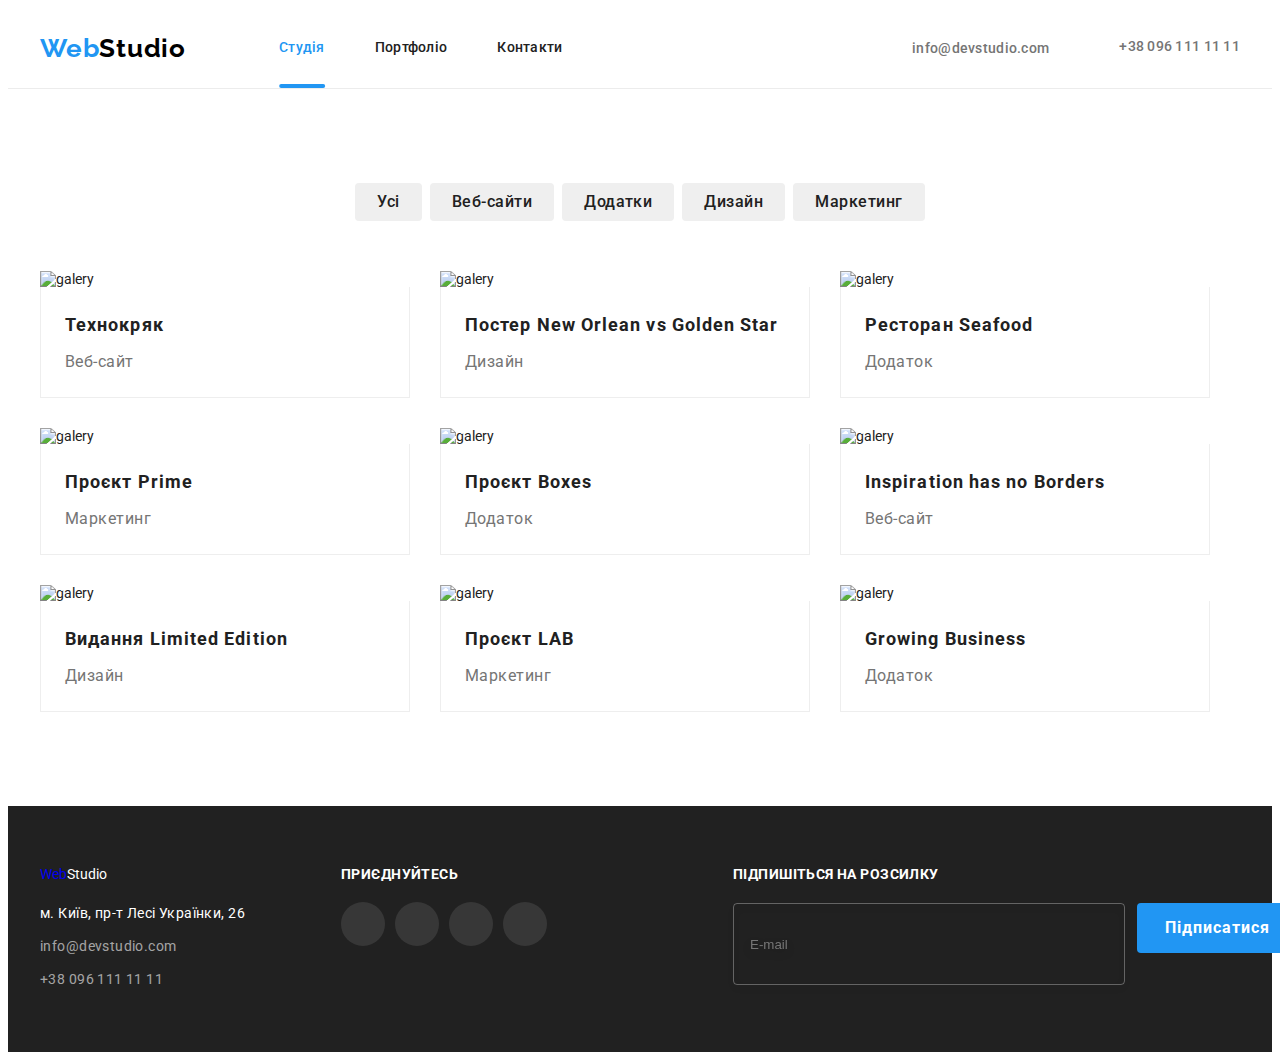
==== portfolio.html @ a5d10ee1 "add other styles in header, hero, features" ====
<!DOCTYPE html>
<html lang="uk">
<head>
    <meta charset="UTF-8">
    <meta http-equiv="X-UA-Compatible" content="IE=edge">
    <meta name="viewport" content="width=device-width, initial-scale=1.0">
    <title>Document</title>
    <!-----------Normalize------------>
    <link rel="stylesheet" href="https://cdnjs.cloudflare.com/ajax/libs/modern-normalize/1.1.0/modern-normalize.min.css"
    integrity="sha512-wpPYUAdjBVSE4KJnH1VR1HeZfpl1ub8YT/NKx4PuQ5NmX2tKuGu6U/JRp5y+Y8XG2tV+wKQpNHVUX03MfMFn9Q=="
    crossorigin="anonymous" referrerpolicy="no-referrer" />
    <link rel="preconnect" href="https://fonts.googleapis.com">
    <link rel="preconnect" href="https://fonts.gstatic.com" crossorigin>
    <link href="https://fonts.googleapis.com/css2?family=Raleway:wght@700&family=Roboto:wght@400;500;700;900&display=swap" rel="stylesheet">
    <link rel="stylesheet" href="./css/style.css">

</head>
<body>
    <!-------------Header------------->
 <header class="header">
    <div class="header__container container">
    
     <a class="header__logo" href="./index.html">Web<span class="header__logo--darkcolor">Studio</span></a>
    <nav>    
    <ul class="site-nav">
     <li><a  href="./index.html"  class="site-nav__link current current-nav">Студія</a></li>
     <li><a  href="./portfolio.html" class="site-nav__link">Портфоліо</a></li>
     <li><a href="" class="site-nav__link header-nav">Контакти</a></li>
    </ul>
    </nav>  
   
     <ul class="auth-nav">
    <li class="">
      <a class="auth-nav__mail  auth-header" href="mailto:info@devstudio.com">
         <svg class="auth-nav__icon" width="16" height="12">
        <use href="./images/icons.svg.svg#icon-mail"></use>
      </svg>
        info@devstudio.com</a>
    </li>
    <li class="auth-header">
       <a class="auth-nav__tel" href="tel:380961111111">
         <svg class="auth-nav__icon" width="10" height="16">
        <use href="./images/icons.svg.svg#icon-smartphone"></use>
      </svg>
        +38 096 111 11 11</a>
      </li>
   </ul>
     </div>
     </header>
<main>
    <!------------Galery--------------->
   <section class="section">
    <div class="container" >
     <h1  class="visually-hidden"> Galery </h1>
<ul class="portfolio-container btn-portfolio">
    <li><button type="button" class="button-portfolio">Усі</button></li>
    <li><button type="button" class="button-portfolio">Веб-сайти</button></li>
    <li><button type="button" class="button-portfolio">Додатки</button></li>
    <li><button type="button" class="button-portfolio">Дизайн</button></li>
    <li><button type="button" class="button-portfolio">Маркетинг</button></li>
 </ul> 

 <ul class="card-set">
      <li class="card-set-item" >
         <div class="galery-thumb">
          <img src="./images/galery/galery-1.jpg" alt="galery" width="370">
           <div class="overlay">
      <p class="overlay-text">Ресурс пропонує комплексні пропозиції з різним рівнем функціоналу
         та сервісів. Все це дозволить відвідувачу отримати вичерпні відомості про компанію 
         чи приватну особу.</p>
       </div>
       </div>
     <div  class="galery-wrapper">
    <h3  class="galery-title">Технокряк</h3>
     <p  class="galery-paragraf">Веб-сайт</p></div>
    </li>
  

      <li class="card-set-item">
        <div class="galery-thumb">
          <img src="./images/galery/galery-2.jpg" alt="galery" width="370">
           <div class="overlay">
      <p class="overlay-text">Ресурс пропонує комплексні пропозиції з різним рівнем функціоналу
         та сервісів. Все це дозволить відвідувачу отримати вичерпні відомості про компанію 
         чи приватну особу.</p>
       </div>
       </div>
    <div class="galery-wrapper">
        <h3 class="galery-title">Постер New Orlean vs Golden Star</h3>
    <p class="galery-paragraf">Дизайн</p>
    </div>
    </li>
    


  
     <li class="card-set-item">
      <div class="galery-thumb">
          <img src="./images/galery/galery-3.jpg" alt="galery" width="370">
           <div class="overlay">
      <p class="overlay-text">Ресурс пропонує комплексні пропозиції з різним рівнем функціоналу
         та сервісів. Все це дозволить відвідувачу отримати вичерпні відомості про компанію 
         чи приватну особу.</p>
       </div>
       </div>
    <div class="galery-wrapper">
        <h3 class="galery-title">Ресторан Seafood</h3>
    <p class="galery-paragraf">Додаток</p>
    </div>
    </li>

   <li class="card-set-item">
        <div class="galery-thumb">
          <img src="./images/galery/galery-4.jpg" alt="galery" width="370">
           <div class="overlay">
      <p class="overlay-text">Ресурс пропонує комплексні пропозиції з різним рівнем функціоналу
         та сервісів. Все це дозволить відвідувачу отримати вичерпні відомості про компанію 
         чи приватну особу.</p>
       </div>
       </div>
    <div class="galery-wrapper">
        <h3 class="galery-title">Проєкт Prime</h3>
    <p class="galery-paragraf">Маркетинг</p>
    </div>
    </li>
    
    
 
      <li class="card-set-item">
        <div class="galery-thumb">
          <img src="./images/galery/galery-5.jpg" alt="galery" width="370">
           <div class="overlay">
      <p class="overlay-text">Ресурс пропонує комплексні пропозиції з різним рівнем функціоналу
         та сервісів. Все це дозволить відвідувачу отримати вичерпні відомості про компанію 
         чи приватну особу.</p>
       </div>
       </div>
  <div class="galery-wrapper">
      <h3 class="galery-title">Проєкт Boxes</h3>
    <p class="galery-paragraf">Додаток</p>
  </div>
    </li>
    

  
     <li class="card-set-item">
      <div class="galery-thumb">
          <img src="./images/galery/galery-6.jpg" alt="galery" width="370">
           <div class="overlay">
      <p class="overlay-text">Ресурс пропонує комплексні пропозиції з різним рівнем функціоналу
         та сервісів. Все це дозволить відвідувачу отримати вичерпні відомості про компанію 
         чи приватну особу.</p>
       </div>
       </div>
        <div class="galery-wrapper">
    <h3 class="galery-title"> Inspiration has no Borders</h3>
    <p class="galery-paragraf">Веб-сайт</p>
        </div>
    </li>
  
   
      <li class="card-set-item">
       <div class="galery-thumb">
          <img src="./images/galery/galery-7.jpg" alt="galery" width="370">
           <div class="overlay">
      <p class="overlay-text">Ресурс пропонує комплексні пропозиції з різним рівнем функціоналу
         та сервісів. Все це дозволить відвідувачу отримати вичерпні відомості про компанію 
         чи приватну особу.</p>
       </div>
       </div>
    <div class="galery-wrapper">
    <h3 class="galery-title">Видання Limited Edition</h3>
    <p class="galery-paragraf">Дизайн</p>
    </div>
    </li>
   

   
     <li class="card-set-item">
        <div class="galery-thumb">
          <img src="./images/galery/galery-8.jpg" alt="galery" width="370">
           <div class="overlay">
      <p class="overlay-text">Ресурс пропонує комплексні пропозиції з різним рівнем функціоналу
         та сервісів. Все це дозволить відвідувачу отримати вичерпні відомості про компанію 
         чи приватну особу.</p>
       </div>
       </div>
    <div class="galery-wrapper">
    <h3 class="galery-title">Проєкт LAB</h3>
    <p class="galery-paragraf">Маркетинг</p>
    </div>
    </li>

    <li class="card-set-item">
      <div class="galery-thumb">
          <img src="./images/galery/galery-9.jpg" alt="galery" width="370">
           <div class="overlay">
      <p class="overlay-text">Ресурс пропонує комплексні пропозиції з різним рівнем функціоналу
         та сервісів. Все це дозволить відвідувачу отримати вичерпні відомості про компанію 
         чи приватну особу.</p>
       </div>
       </div>
   <div class="galery-wrapper">
    <h3 class="galery-title">Growing Business</h3>
    <p class="galery-paragraf">Додаток</p>
  </div>
    </li>
</ul>
</div>

</section>
</main>    
  
<!-------------Footer-------------->
<footer class="footer">
     <div class="container social-container">
       <div class="footer-wrapper">
    <div class="footer-section">
      <div class="footer-logo">
    <a class="logo logo-footer link" href="./index.html">Web<span class="logo-studio link">Studio</span></a>
    </div>
     <address class="address">
    <ul>
            <li class="footer-address"><a class="address-name link" href="">м. Київ, пр-т Лесі Українки, 26</a> </li>
            <li class="footer-address"><a class="address-mail link" href="mailto:info@devstudio.com">info@devstudio.com</a> </li>
            <li class="footer-address"> <a class="address-tel link" href="tel:380961111111">+38 096 111 11 11</a></li>
    </ul>
    </address>
    </div>
 

  <section class="footer-social">
  <h2 class="socials-title">Приєднуйтесь</h2>
<ul class="socials list">
                <li class="socials-item">
                  <a
                    class="social-link link"
                    href="https://instagram.com"
                    target="_blank"
                    rel="noopener noreferrer"
                    aria-label="Instagram icon"
                  >
                  <svg class="social-icon" width="20" height="20">
                    <use href="./images/icons.svg.svg#icon-instagram"></use>
                  </svg>
                  </a>
                </li>
                <li class="socials-item">
                  <a
                    class="social-link link"
                    href="https://twitter.com"
                    aria-label="Twitter"
                    target="_blank"
                    rel="noopener noreferrer"
                  >
                  <svg class="social-icon" width="20" height="20">
                    <use href="./images/icons.svg.svg#icon-twitter-1"></use>
                  </svg>
                  </a>
                </li>
                <li class="socials-item">
                  <a
                    class="social-link link"
                    href="https://facebook.com"
                    aria-label="Facebook"
                    target="_blank"
                    rel="noopener noreferrer"
                  > 
                  <svg class="social-icon" width="20" height="20">
                    <use href="./images/icons.svg.svg#icon-facebook"></use>
                  </svg>
                  </a>
                </li>
                <li class="socials-item">
                  <a
                    class="social-link link"
                    href="https://linkedin.com"
                    aria-label="LinkedIn"
                    target="_blank"
                    rel="noopener noreferrer"
                  > 
                  <svg class="social-icon" width="20" height="20">
                    <use href="./images/icons.svg.svg#icon-linkedin"></use>
                  </svg>
                  </a>
                </li>
              </ul>
</section>
</div>

<div class="fotter-forms">
  <p class="fotter-form-title">Підпишіться на розсилку</p>
  <form class="footer-form">
    <div class="footer-form-text">
    <label>
      <input class="footer-text" type="email" name="footer_form" placeholder="E-mail">
    </label>
    <div class="footer-btn-form">
    <button class="button-footer" type="submit">Підписатися
       <span class="footer-icon-btn"><svg class="footer-btn-icon" width="24" height="24">
        <use href="./images/icons.svg.svg#icon-icon-send"></use>
      </svg>
      </span>
   </button>
    </div>
    </div>
  </form>
</div>
</div>
</footer>
</body>
</html>
---- css/style.css ----
:root {
    /******Text-color*********/
--title-text-color: #212121;
--white-color: #FFFFFF;
--paragraf-color: #757575;
--primary-accent-color:#2196F3;
--second-background-color: #2F303A;
--other-backround-color:#F5F4FA;
--primary-background-color: #F5F5F5;
--text-color: #000000;
--overlov-bg-color: rgba(33, 150, 243, 0.9);
--overlov-tech-bg-color:rgba(47, 48, 58, 0.8);


/**********Others**********/
--indent:30px;
--items:4;
--socials-svg-color:#AFB1B8;
--socials-svg-bg-color: rgba(255, 255, 255, 0.1);
--modal-idx:100;
--anim-fast: 500ms ease;
--card-set-item: calc((100%-var(--indent)*(var(items)-1))/var(--items));
} 

body {
    font-family: 'Roboto', sans-serif;
    background-color: #FFFFFF;
    color:var(--title-text-color);
    font-size:14px;
}

.card-set {
    display: flex;
    flex-wrap: wrap;
    gap: var(--indent);
}


/*------------Resets------------*/
h1,h2,h3,h4,h5,h6,p {
    margin:0;
}


ul {
    list-style: none;
    margin:0;
    padding:0;
}
img{
    display: block;
}

.section{
    padding-top: 94px;
    padding-bottom: 94px;
 }

.container {
    width: 1200px;
    padding-left:15px;
    padding-right:15px;
    margin-left: auto;
    margin-right:auto;
}
a{
    text-decoration: none;
}


/* ---------Header-----------*/
.header{
    border-bottom: 1px solid #ECECEC;
}

.header__container{
    display: flex;
    align-items: center;
    justify-content: center;
   
}
.header__logo {
    margin-right: 93px;
    font-family: Raleway;
    color: var(--primary-accent-color);
    font-weight: 700;
    font-size: 26px;
    line-height: 1.19;
    letter-spacing: 0.03em;
}
.header__logo--darkcolor {
    color: var(--text-color);
}
/******************Navigation********************/
.site-nav {
    display:flex;
    align-items: center;
    gap:50px;
}

.site-nav__link {
    display:block;
    padding-top: 32px;
    padding-bottom:32px ;
    color: var(--title-text-color);
    font-weight: 500;
    line-height: 1.14;
    position: relative;
    letter-spacing: 0.02em;
    transition-property: color;
    transition-duration: 250ms;
    transition-timing-function: cubic-bezier(0.4, 0, 0.2, 1);

   
}
.site-nav__link :hover ,
.site-nav__link :focus{
    color: var(--primary-accent-color);
}
.site-nav .current {
    color: var(--primary-accent-color)
}
.current-nav::after{
    content:'';
    position:absolute;
    left:50%;
    bottom:0%;
    transform: translateX(-50%) scaleX(0.3);
    display: block;
    width: 100%;
    height: 4px;
    border-radius:2px;
    opacity:0;
    background-color: var(--primary-accent-color);
    transition-property: opacity;
    transition-duration: 250ms;
    transition-timing-function: cubic-bezier(0.4, 0, 0.2, 1);
     opacity:1;
    transform: translateX(-50%) scale(1);
}
.current-nav .current{
      opacity:1;
      transform: translateX(-50%) scale(1);
}

.auth-nav {
    display: flex;
    margin-left: auto;
    gap: 50px;
  align-items: baseline;
}
.auth-nav__mail {
    color: var(--paragraf-color);
    font-weight: 500;
    line-height: 1.14;
    letter-spacing: 0.02em;
   display: flex;
   align-items: baseline;
   align-items: center;
   display: flex;
   align-items: center;
   transition: color 250ms cubic-bezier(0.4, 0, 0.2, 1);
}
.auth-nav__mail:hover,
.auth-nav__mail:focus {
    color: #2196F3;
}

.auth-nav__tel{
    color: var(--paragraf-color);
    font-family: 'Roboto';
    font-weight: 500;
    font-size: 14px;
    line-height: 1.14;
    letter-spacing: 0.02em;
    display: flex;
    align-items: center;
    transition: color 250ms cubic-bezier(0.4, 0, 0.2, 1);
}
.auth-nav__tel:hover,
.auth-nav__tel:focus{
    color: #2196F3;
}
.auth-nav__icon{
    fill: currentColor;
    margin-right: 10px;
}
.auth-nav__icon:hover,
.auth-nav__icon:focus{
    fill:var(--primary-accent-color)
}

/*----------Hero--------------*/
.hero {
    background-color: var(--second-background-color);
    padding: 200px 0;
    height:600px;
    max-width: 1600px;
    margin-left: auto;
    margin-right:auto;
    background-image: linear-gradient(rgba(47, 48, 58, 0.4),
    rgba(47,48,58,0.4)),
    url('../images/backgroung-image.jpg');
    background-size: cover;
    background-repeat: no-repeat;
    background-position: center;
}
.hero__title{
    margin-bottom: 30px;
    font-weight: 900;
    font-size: 44px;
    line-height: 1.36;
    text-align: center;
    letter-spacing: 0.06em;
    text-transform: uppercase;
    width: 696px;
    margin-right: auto;
    margin-left: auto;
    color: var(--white-color)
}
.button {
    display: block;
    margin:auto;
    padding: 10px 32px;
    min-width: 152px ;
    font-family: 'Roboto';
    font-weight: 700;
    font-size: 16px;
    line-height: 1.86;
    display: flex;
    align-items: center;
    text-align: center;
    letter-spacing: 0.06em;
    color: var(--white-color);
    background-color: var(--primary-accent-color);
    border: none;
    cursor:pointer;
    border-radius: 4px;
    transition-property: outline, backround-color;
    transition-duration:250ms;
    transition-timing-function:cubic-bezier(0.4, 0, 0.2, 1);
}
.button:hover,
.button:focus{
    background-color:var(--overlov-tech-bg-color);
    outline: 1px solid var(--primary-accent-color)
}

/**************Features*********************/
.features {
    padding-bottom:0;
}
.features__container {
   display: flex;
   align-items: center;
   gap: var(--indent);
   align-items:flex-start;
}

.features__heading {
    font-size: 14px;
    line-height: 1.2;
    letter-spacing: 0.03em;
    text-transform: uppercase;
    margin-bottom: 10px;
    
}
.features__paragraf {
    line-height: 1.71;
    letter-spacing: 0.03em;
    color:var(--paragraf-color);
    width: 270px;
}

.features__item{
    display: flex;
    align-items: center;
    justify-content: center;
    height: 120px;
    border-radius: 4px;
    background-position: center;
    background-color: var(--primary-background-color);
    margin-bottom:30px;

}

/********Technology section********/
.tech-overlay{
    position: absolute;
    bottom:0;
    padding-top: 20px;
    padding-bottom: 20px;
    background-color: var(--overlov-tech-bg-color);
    width:100%;
    text-transform: uppercase;
}
.technology{
    position: relative;
}
.tech-overlay-text{
    font-weight: 700;
    line-height: 1.14;
    letter-spacing: 0.03em;
    color: var(--white-color);
    text-align: center;
}




.section-title {
    margin-bottom: 50px;
   font-size: 36px;
    line-height: 1.16;
    text-align: center;
    letter-spacing: 0.03em;
    color: var(--title-text-color);
}

.technology-style {
    display: flex;
    align-items: center;
    gap: var(--indent);
}

.team {
    background-color: var(--other-backround-color);
}

.team .team-name {
    margin-bottom: 10px;
    font-weight: 500;
    font-size: 16px;
    line-height: 1.9;
    letter-spacing: 0.03em;
    text-align: center;
 }
 .team .team-paragraf {
     font-size: 16px;
     margin-bottom:16px;
    line-height: 1.9;
    letter-spacing: 0.03em;
    text-align: center;
    color: var(--paragraf-color)
 }
 
.team-wrapper {
    padding: 30px 0;
    background-color: #FFFFFF;
    border-radius: 0px 0px 4px 4px;
    box-shadow: 0px 1px 3px rgba(0, 0, 0, 0.12),
     0px 1px 1px rgba(0, 0, 0, 0.14),
     0px 2px 1px rgba(0, 0, 0, 0.2);
}

.socials{
  display: flex;
  justify-content: center;
  align-items: center;
  gap: 10px;
}
.social-links{
  display: flex;
  justify-content: center;
  align-items: center;
  width: 44px;
  height: 44px;
  border-radius: 50%;
  fill: var(--socials-svg-color);
  background-color: #fff;
  transition-property: backround-color, fill;
  transition-duration: 250ms;
  transition-timing-function: cubic-bezier(0.4, 0, 0.2, 1);
}
.social-links:focus,
.social-links:hover
{
    background-color: var(--primary-accent-color);
    fill: var(--white-color);
}
/***************Logo****************/
.logo-title{
    text-align: center;
    margin-bottom:50px;
    font-weight: 700;
    font-size: 36px;
}
.logo-icon{
    display: flex;
    gap:30px;
    
}

.icons-link{
    display:flex;
    width: 170px;
     border-radius: 4px;
    height: 92px;
    align-items: center;
    justify-content:center;
    fill: var(--socials-svg-color);
    outline: 1px solid var(--socials-svg-color);
    transition-property: border, fill;
    transition-duration: 250ms;
     transition-timing-function: cubic-bezier(0.4, 0, 0.2, 1);

}
.icons-link:hover,
.icons-link:focus{
    border: 1px solid #2196F3;
    fill: var(--primary-accent-color);
}



 /*-------------Footer-------------*/
 .footer {
   background-color: var(--title-text-color);
   padding-top: 60px;
   padding-bottom:60px;
}

.logo-footer {
    margin-right: 0;
}

 .logo .logo-studio {
    color: var(--white-color);
 }

.footer-logo {
    margin-bottom: 20px;
}

.footer-address:not(:last-child){
    margin-bottom: 9px;
}

.socials-title{
    color: var(--white-color);
     font-weight: 700;
    font-size: 14px;
    line-height: 16px;
    letter-spacing: 0.03em;
    text-transform: uppercase;
    margin-bottom: 20px;
}
.social-container{
    display: flex;
    align-items: baseline;
    gap:93px;
}  

.social-link{
   display:flex;
    justify-content: center;
    align-items: center;
    border-radius: 50%;
    width:44px ;
    height:44px;
    background-color: var(--socials-svg-bg-color);
    fill: var(--white-color);
    transition-property:background-color;
    transition-duration: 250ms;
    transition-timing-function: cubic-bezier(0.4, 0, 0.2, 1);
}

.social-link:hover,
.social-link:focus{
    background-color: var(--primary-accent-color);
}
.fotter-form-title{
    color:#EEEEEE
}


 .address .address-name {
    line-height: 1.71;
    letter-spacing: 0.03em;
    font-style:normal;
    color: var(--white-color);
    margin-bottom: 9px;
 }
 .address .address-mail {
    font-style: normal;
    line-height: 1.71;
    letter-spacing: 0.03em;
    color: rgba(255, 255, 255, 0.6);
    transition-property:color;
    transition-duration: 250ms;
     transition-timing-function: cubic-bezier(0.4, 0, 0.2, 1);
 }
 .address .address-tel {
     font-style: normal;
    line-height: 1.71;
    letter-spacing: 0.03em;
    color: rgba(255, 255, 255, 0.6);
    transition-property:color;
    transition-duration: 250ms;
    transition-timing-function: cubic-bezier(0.4, 0, 0.2, 1);
    }
.address .address-mail:hover,
.address .address-mail:focus{
    color: var(--primary-accent-color);
}
.address .address-tel:hover,
.address .address-tel:focus{
    color: var(--primary-accent-color);
}

.footer-section{
    display: block;
    margin-right: 70px;
    min-width: 231px;
}

.card-set-item{
    flex-basis: var(--card-set-item);
}

.button-portfolio {
    font-family: 'Roboto';
    font-style: normal;
    font-weight: 500;
    font-size: 16px;
    line-height: 1.63;
    text-align: center;
    letter-spacing: 0.03em;
    cursor: pointer;
    color: var(--title-text-color);
    border: none;
    transition-property: color, background-color, box-shadow;
     transition-duration: 250ms;
    transition-timing-function: cubic-bezier(0.4, 0, 0.2, 1);
}
.button-portfolio:hover ,
.button-portfolio:focus  {
    color: var(--white-color);
    background-color: var(--primary-accent-color); 
    box-shadow: 0px 3px 1px rgba(0, 0, 0, 0.1),
     0px 1px 2px rgba(0, 0, 0, 0.08), 
     0px 2px 2px rgba(0, 0, 0, 0.12);
}
 .galery-title {
    margin-bottom: 4px;
     font-size: 18px;
    line-height: 2;
    letter-spacing: 0.06em;
    color: var(--title-text-color);
}

.galery-paragraf {
   font-size: 16px;
    line-height: 1.88;
    letter-spacing: 0.03em;
    color: var(--paragraf-color);
}
.card-set-item:hover .overlay{
    transform: translateY(0);
}
.galery-thumb{
    position:relative;
    overflow: hidden;
}
.overlay-text{
font-size: 18px;
line-height: 1.56;
letter-spacing: 0.03em;
color: var(--white-color);
}

.overlay{
 position:absolute;
 top: 0;
 left: 0;
 width: 100%;
 height: 100%;
 background-color: var(--overlov-bg-color);
 padding-left: 20px;
 padding-right: 20px;
 display: flex;
 align-items: center;
 transform: translateY(100%);
  transition: transform 250ms ease;
  user-select: none;

}

.visually-hidden {
    position:absolute;
    white-space:nowrap;
    width: 1px;
    height: 1px;
    overflow: hidden;
    border:0;
    padding: 0;
    clip:rect(0 0 0 0);
    clip-path:insest(50%);
    margin: -1px;
}

.portfolio-container {
    display: flex;
    justify-content:center;
    gap:8px;
    margin-bottom: 50px;
}
.button-portfolio {
    padding: 6px 22px;
    border-radius: 4px;
}
.galery-wrapper {
    padding: 20px 24px;
    border: 1px solid #EEEEEE;
    border-top: none;
}

.card-set-item {
     transition-property: box-shadow;
     transition-duration: 250ms;
     transition-timing-function: cubic-bezier(0.4, 0, 0.2, 1);
}
.card-set-item:hover,
.card-set-item:focus{
    box-shadow: 0px 1px 1px rgba(0, 0, 0, 0.12),
     0px 4px 4px rgba(0, 0, 0, 0.06), 
     1px 4px 6px rgba(0, 0, 0, 0.16);
}
/************Modal Window************/
.backdrop{
    position:fixed;
    top:0;
    left:0;
    width: 100%;
    height: 100%;
    background: rgba(0, 0, 0, 0.2);
    backdrop-filter: blur(0.1px);
    transition:opacity, visibility;
    transition-duration: 300ms;
    transition-timing-function: linear;
}

.modal{
    position: absolute;
    top: 50%;
    left:50%;
    transform: translateX(-50%) translateY(-50%);
    width: 528px;
    min-height: 581px;
    padding: 40px;
    background: var(--white-color);
    box-shadow: 0px 1px 3px rgba(0, 0, 0, 0.12),
     0px 1px 1px rgba(0, 0, 0, 0.14),
      0px 2px 1px rgba(0, 0, 0, 0.2);
    border-radius: 4px;
}

.modal-btn{
    position:absolute;
    top:10px;
    right:10px;
    width: 30px;
    height: 30px;
    cursor:pointer;
    background-color: transparent;
    padding:0;
    border-radius: 50%;
    display: flex;
    align-items: center;
    justify-content: center;
    border: 1px solid rgba(0, 0, 0, 0.1);

}
.backdrop.is-hidden{
    opacity:0;
    visibility: hidden;
    pointer-events: none;
}
.backdrop.is-hidden .modal {
    transform: translateX(-50%) translateY(-70%);
    opacity:0;
}

.modal-form-group{
    margin-bottom: 20px;
}
.modal-title{
     font-weight: 700;
    font-size: 20px;
    line-height: 1.15;
    text-align: center;
    letter-spacing: 0.03em;
    color: var(--title-text-color);
    margin-bottom:12px;
}
.modal-label{
    display:block;
    font-size: 12px;
    line-height: 1.17;
    letter-spacing: 0.01em;
    color: var(--paragraf-color);
    margin-bottom: 4px;
}
.modal-form-wrapper{
    margin-bottom: 10px;
    position:relative;
}
.modal-field{
    width: 100%;
    height: 40px;
    border-radius: 4px;
    border: 1px solid rgba(33, 33, 33, 0.2);
    padding-left: 42px;
    outline: 1px solid transparent;
    transition: outline 250ms cubic-bezier(0.4, 0, 0.2, 1);
}
.modal-field:focus{
   outline-color:var(--primary-accent-color);
}

.modal-form-icon{
    position: absolute;
    top:50%;
    left:8px;
   transform: translateY(-50%);
   transition: fill 250ms cubic-bezier(0.4, 0, 0.2, 1);
}
.modal-field:focus + .modal-form-icon{
    fill: var(--primary-accent-color);
}

.modal-form-message{
    display: block;
    width: 100%;
    height: 120px;
    resize:none;
    padding: 12px 16px;
    font-size: 14px;
    border: 1px solid rgba(33, 33, 33, 0.2);
    border-radius: 4px;
    outline: 1px solid transparent;
    transition: outline 250ms cubic-bezier(0.4, 0, 0.2, 1);

}

.modal-form-message:focus{
    outline-color:var(--primary-accent-color);
}

.modal-agreement{
    display: flex;
    align-items: center;
    justify-content: center;
    gap:10px;
    margin-bottom: 30px;
    height: 24px;
}
.modal-form-agreement-desc{
    font-size: 14px;
    line-height: 1,71;
    letter-spacing: 0.03em;
    color: var(--paragraf-color);
}
.modal-form-agreement-link{
    color: var(--primary-accent-color);
}

.modal-form-checkbox{
    appearance:none;
    width: 16px;
    height: 15px;
    border: 1px solid var(--text-color);
    box-shadow: 0px 4px 4px rgba(0, 0, 0, 0.25);
    border-radius: 2px;
    outline: 1px solid transparent;
    transition: baground-color border-color 250ms cubic-bezier(0.4, 0, 0.2, 1);
}
.icon-checbox{
    opacity: 0;
    visibility: hidden;
    transition: fill 250ms cubic-bezier(0.4, 0, 0.2, 1);
}

.modal-form-checkbox:checked{
    border-color: var(--primary-accent-color);
    background-color: var(--primary-accent-color);
    box-shadow:none;
}
.modal-form-checkbox:checked + .icon-checbox{
    fill:var(--white-color);
    border: 0.2px solid var(--white-color);
}
.modal-form-checkbox:checked + .icon-checbox{
    opacity:unset;
    visibility:visible;
}

.modal-form-btn{
    display:block;
    margin: 0 auto;
}
.modal-form-btn{
    display: block;
    width: 200px;
    height: 50px;
    text-align: center;

}

.modal-form-agreement-desc{
    user-select: none;
}
.modal-form-checkb-icon{
    position:relative;
}

.modal-svg{
    position:absolute;
    top:4px;
    left:3px;
}

.footer-wrapper{
    display: flex;
    align-items: baseline;
    margin-right: 93px;
}
.footer-form-text{
    display: flex;
    width: 358px;
    height: 50px;
}
.footer-icon-form{
    transform: translateX(10px);
}

.fotter-form-title{
    font-weight: 700;
    font-size: 14px;
    line-height: 1.14;
    letter-spacing: 0.03em;
    text-transform: uppercase;
    color: var(--white-color);
    margin-bottom: 20px;
}
.footer-text{
    display: block;
    width: 358px;
    height: 50px;
    outline: 1px solid transparent;
    margin-right: 12px;
    background-color: transparent;
    border: 1px solid rgba(255, 255, 255, 0.3);
    filter: drop-shadow(0px 4px 4px rgba(0, 0, 0, 0.15));
    border-radius: 4px;
    padding: 15px 16px;
    color:var(--white-color);
    transition: border 250ms cubic-bezier(0.4, 0, 0.2, 1);
}
.footer-text:focus {
    border: 3px solid rgba(255, 255, 255, 0.3);
}

.footer-btn-icon{
    fill:var(--white-color)
}
.footer-btn-form{
    display: block;
}
.footer-icon-btn{
    transform: translateX(10px) translateY(5px);
}

.button-footer{
     display: block;
    padding: 8px 28px;
    font-family: 'Roboto';
    font-weight: 700;
    font-size: 16px;
    line-height: 1.86;
    display:inline-flex;
    align-items: center;
    justify-content: center;
    letter-spacing: 0.06em;
    color: var(--white-color);
    background-color: var(--primary-accent-color);
    border: none;
    cursor:pointer;
    border-radius: 4px;
    transition-property: outline, backround-color;
    transition-duration:250ms;
    transition-timing-function:cubic-bezier(0.4, 0, 0.2, 1);
}
.button-footer:hover,
.button-footer:focus{
    background-color:var(--overlov-tech-bg-color);
    outline: 1px solid var(--primary-accent-color)
}
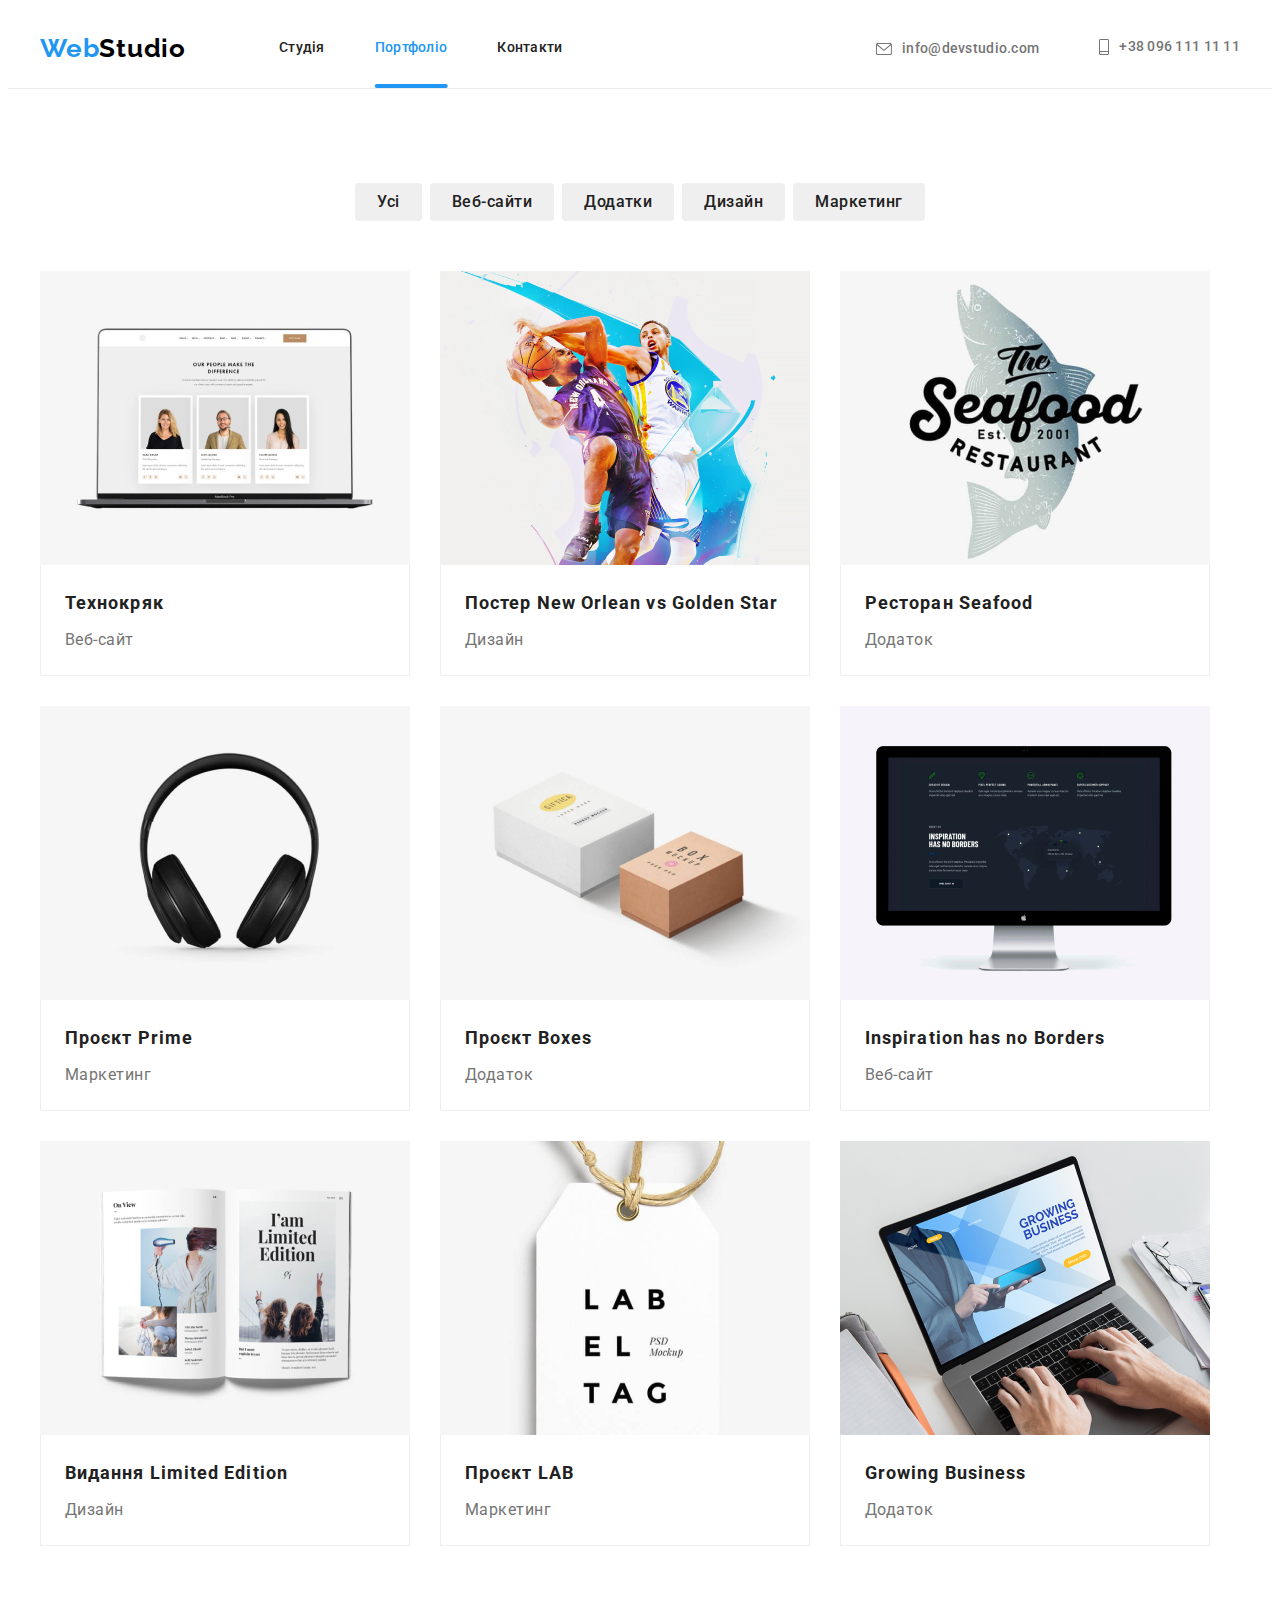
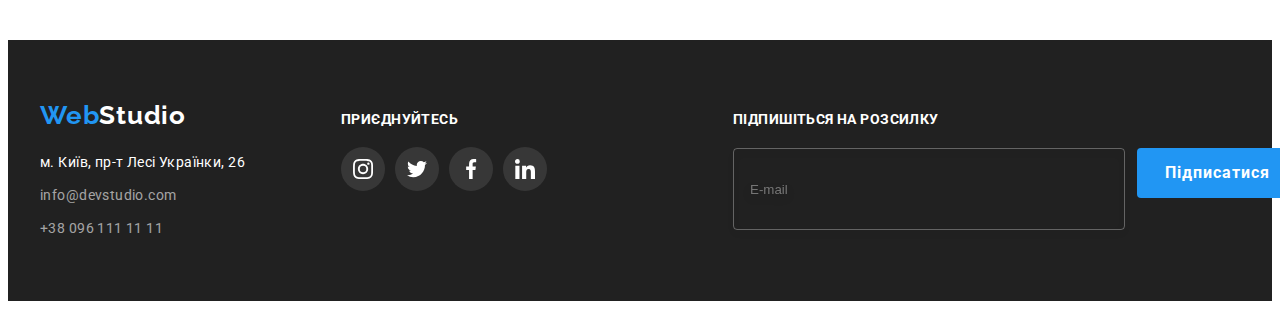
==== commit 3175aa29: "Initial commit" ====
--- a/portfolio.html
+++ b/portfolio.html
@@ -18,28 +18,28 @@
 <body>
     <!-------------Header------------->
  <header class="header">
-    <div class="header__container container">
-    
-     <a class="header__logo" href="./index.html">Web<span class="header__logo--darkcolor">Studio</span></a>
+    <div class="header-container container">
+    
+     <a class="logo link" href="./index.html">Web<span class="logo-header">Studio</span></a>
     <nav>    
     <ul class="site-nav">
-     <li><a  href="./index.html"  class="site-nav__link current current-nav">Студія</a></li>
-     <li><a  href="./portfolio.html" class="site-nav__link">Портфоліо</a></li>
-     <li><a href="" class="site-nav__link header-nav">Контакти</a></li>
+     <li><a  href="./index.html"  class="link ">Студія</a></li>
+     <li><a  href="./portfolio.html" class="link  current current-nav">Портфоліо</a></li>
+     <li><a href="" class="link header-nav">Контакти</a></li>
     </ul>
     </nav>  
    
      <ul class="auth-nav">
-    <li class="">
-      <a class="auth-nav__mail  auth-header" href="mailto:info@devstudio.com">
-         <svg class="auth-nav__icon" width="16" height="12">
+    <li class="auth-nav-icon  auth-header">
+      <a class="auth-mail link  auth-header" href="mailto:info@devstudio.com">
+         <svg class="auth-nav-icon" width="16" height="12">
         <use href="./images/icons.svg.svg#icon-mail"></use>
       </svg>
         info@devstudio.com</a>
     </li>
     <li class="auth-header">
-       <a class="auth-nav__tel" href="tel:380961111111">
-         <svg class="auth-nav__icon" width="10" height="16">
+       <a class="auth-tel link " href="tel:380961111111">
+         <svg class="auth-nav-icon" width="10" height="16">
         <use href="./images/icons.svg.svg#icon-smartphone"></use>
       </svg>
         +38 096 111 11 11</a>
--- a/css/style.css
+++ b/css/style.css
@@ -63,23 +63,10 @@
     margin-left: auto;
     margin-right:auto;
 }
-a{
-    text-decoration: none;
-}
 
 
 /* ---------Header-----------*/
-.header{
-    border-bottom: 1px solid #ECECEC;
-}
-
-.header__container{
-    display: flex;
-    align-items: center;
-    justify-content: center;
-   
-}
-.header__logo {
+.logo {
     margin-right: 93px;
     font-family: Raleway;
     color: var(--primary-accent-color);
@@ -88,17 +75,47 @@
     line-height: 1.19;
     letter-spacing: 0.03em;
 }
-.header__logo--darkcolor {
+.logo-header {
     color: var(--text-color);
 }
-/******************Navigation********************/
+.logo-link {
+    margin-right: 93px;
+}
+
+.header{
+    border-bottom: 1px solid #ECECEC;
+}
+
+.header-container{
+    display: flex;
+    align-items: center;
+    justify-content: center;
+   
+}
+.auth-nav-icon{
+    margin-right: 10px;
+}
+
+.auth-nav-icon:hover,
+.auth-nav-icon:focus{
+    fill:var(--primary-accent-color)
+}
+
+
+.auth-nav {
+    display: flex;
+    margin-left: auto;
+    gap: 50px;
+  align-items: baseline;
+}
 .site-nav {
     display:flex;
     align-items: center;
     gap:50px;
 }
 
-.site-nav__link {
+
+.site-nav .link {
     display:block;
     padding-top: 32px;
     padding-bottom:32px ;
@@ -113,8 +130,8 @@
 
    
 }
-.site-nav__link :hover ,
-.site-nav__link :focus{
+.site-nav .link:hover ,
+.site-nav .link:focus{
     color: var(--primary-accent-color);
 }
 .site-nav .current {
@@ -143,13 +160,11 @@
       transform: translateX(-50%) scale(1);
 }
 
-.auth-nav {
-    display: flex;
-    margin-left: auto;
-    gap: 50px;
-  align-items: baseline;
-}
-.auth-nav__mail {
+.link {
+    text-decoration: none ;
+}
+
+ .auth-mail {
     color: var(--paragraf-color);
     font-weight: 500;
     line-height: 1.14;
@@ -161,12 +176,8 @@
    align-items: center;
    transition: color 250ms cubic-bezier(0.4, 0, 0.2, 1);
 }
-.auth-nav__mail:hover,
-.auth-nav__mail:focus {
-    color: #2196F3;
-}
-
-.auth-nav__tel{
+
+.auth-tel {
     color: var(--paragraf-color);
     font-family: 'Roboto';
     font-weight: 500;
@@ -177,17 +188,16 @@
     align-items: center;
     transition: color 250ms cubic-bezier(0.4, 0, 0.2, 1);
 }
-.auth-nav__tel:hover,
-.auth-nav__tel:focus{
+.auth-nav .auth-mail:hover,
+.auth-nav .auth-mail:focus {
     color: #2196F3;
 }
-.auth-nav__icon{
+.auth-nav .auth-tel:hover,
+.auth-nav .auth-tel:focus{
+    color: #2196F3;
+}
+.auth-nav-icon{
     fill: currentColor;
-    margin-right: 10px;
-}
-.auth-nav__icon:hover,
-.auth-nav__icon:focus{
-    fill:var(--primary-accent-color)
 }
 
 /*----------Hero--------------*/
@@ -205,7 +215,7 @@
     background-repeat: no-repeat;
     background-position: center;
 }
-.hero__title{
+.hero-title {
     margin-bottom: 30px;
     font-weight: 900;
     font-size: 44px;
@@ -246,44 +256,6 @@
     outline: 1px solid var(--primary-accent-color)
 }
 
-/**************Features*********************/
-.features {
-    padding-bottom:0;
-}
-.features__container {
-   display: flex;
-   align-items: center;
-   gap: var(--indent);
-   align-items:flex-start;
-}
-
-.features__heading {
-    font-size: 14px;
-    line-height: 1.2;
-    letter-spacing: 0.03em;
-    text-transform: uppercase;
-    margin-bottom: 10px;
-    
-}
-.features__paragraf {
-    line-height: 1.71;
-    letter-spacing: 0.03em;
-    color:var(--paragraf-color);
-    width: 270px;
-}
-
-.features__item{
-    display: flex;
-    align-items: center;
-    justify-content: center;
-    height: 120px;
-    border-radius: 4px;
-    background-position: center;
-    background-color: var(--primary-background-color);
-    margin-bottom:30px;
-
-}
-
 /********Technology section********/
 .tech-overlay{
     position: absolute;
@@ -305,7 +277,47 @@
     text-align: center;
 }
 
-
+.features-container {
+   display: flex;
+   align-items: center;
+   gap: var(--indent);
+   align-items:flex-start;
+}
+.features {
+    padding-bottom:0;
+}
+
+.features-title {
+    line-height: 1.14;
+    letter-spacing: 0.03em;
+    color:var(--title-text-color) ;
+}
+.features-heading {
+    font-size: 14px;
+    line-height: 1.2;
+    letter-spacing: 0.03em;
+    text-transform: uppercase;
+    margin-bottom: 10px;
+    
+}
+.features-paragraf {
+    line-height: 1.71;
+    letter-spacing: 0.03em;
+    color:var(--paragraf-color);
+    width: 270px;
+}
+
+.list-item {
+    display: flex;
+    align-items: center;
+    justify-content: center;
+    height: 120px;
+    border-radius: 4px;
+    background-position: center;
+    background-color: var(--primary-background-color);
+    margin-bottom:30px;
+
+}
 
 
 .section-title {
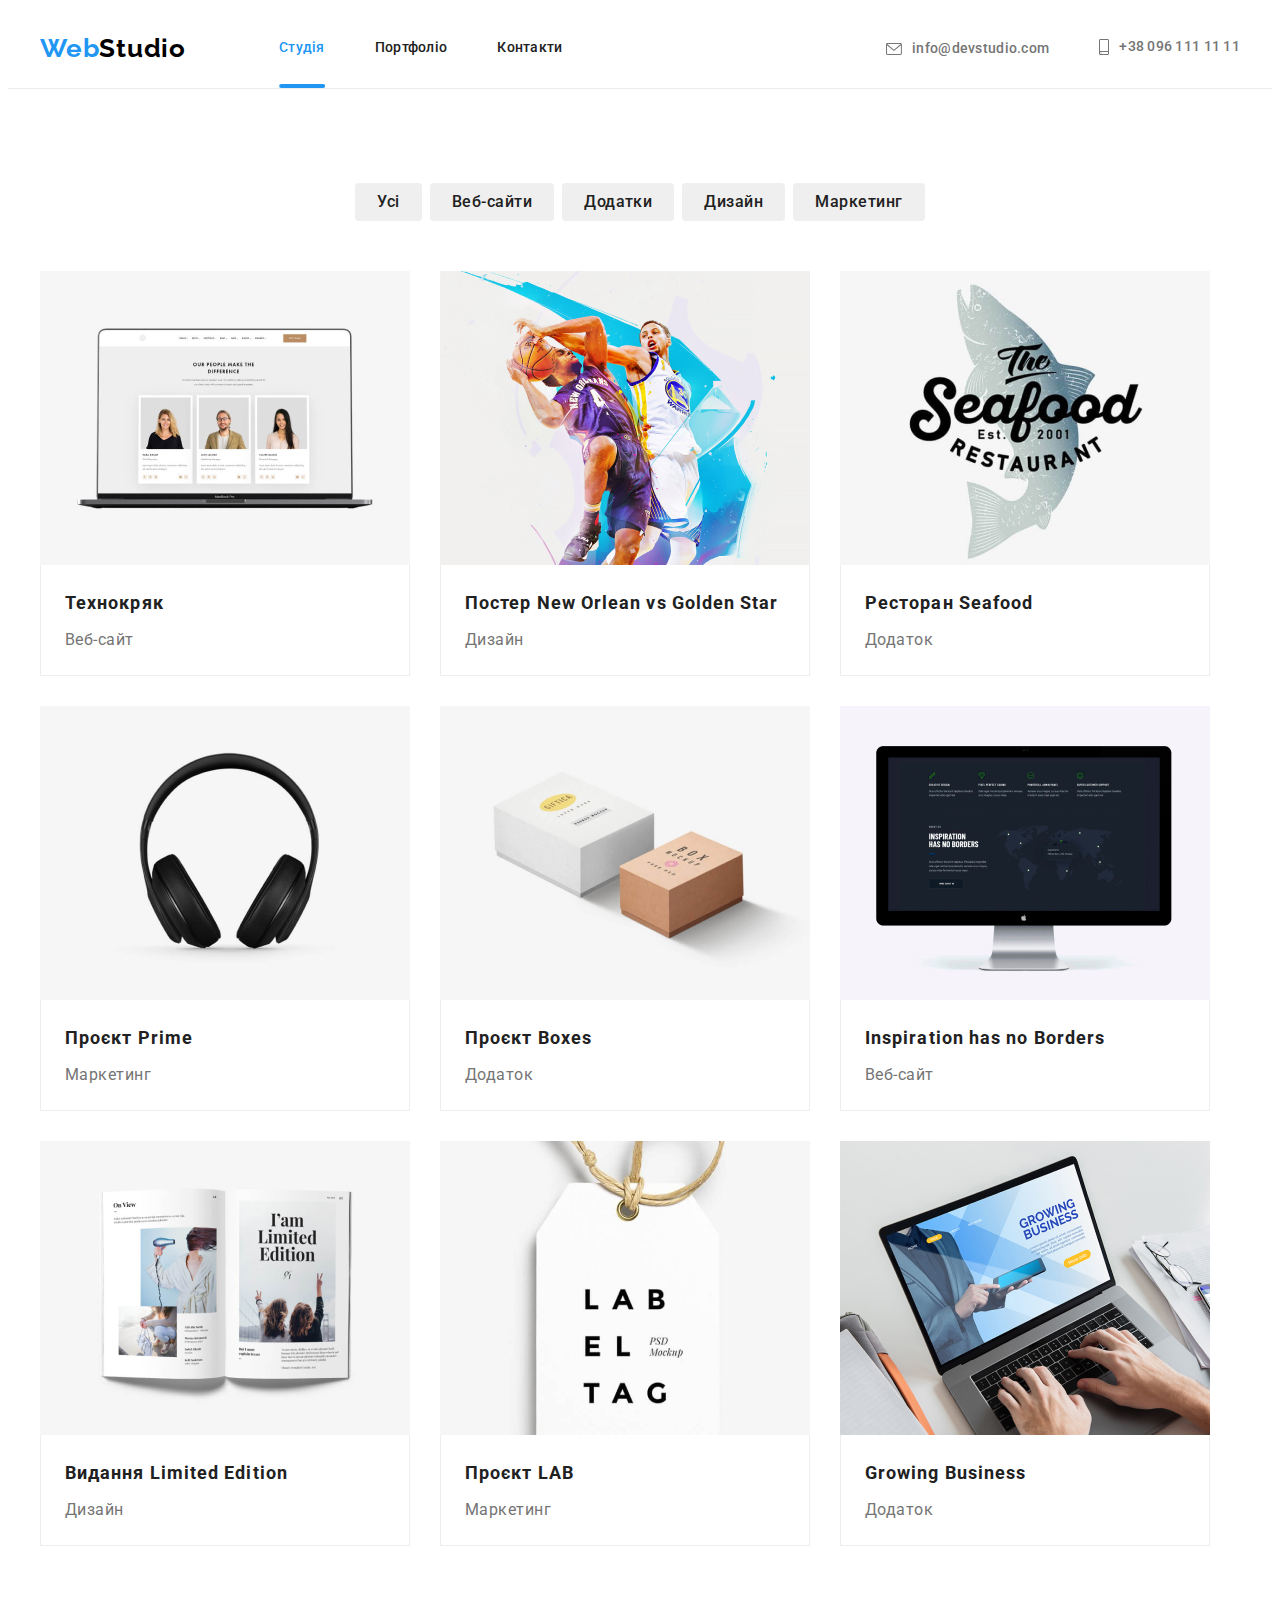
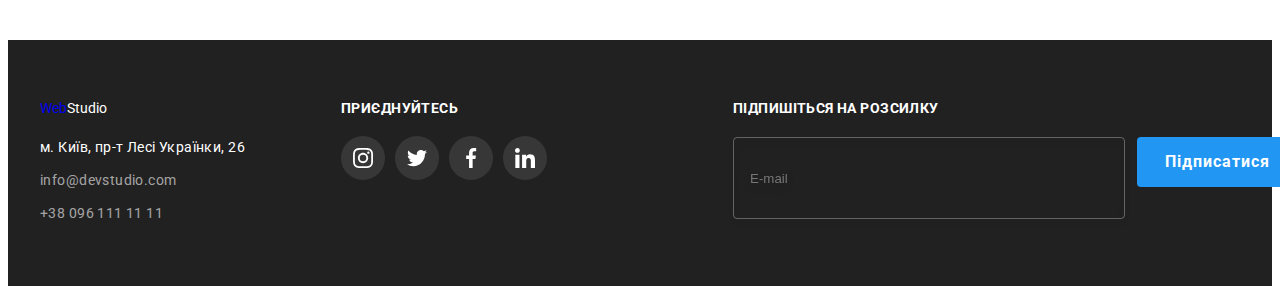
==== commit e460c784: "add team" ====
--- a/portfolio.html
+++ b/portfolio.html
@@ -18,28 +18,28 @@
 <body>
     <!-------------Header------------->
  <header class="header">
-    <div class="header-container container">
-    
-     <a class="logo link" href="./index.html">Web<span class="logo-header">Studio</span></a>
+    <div class="header__container container">
+    
+     <a class="header__logo" href="./index.html">Web<span class="header__logo--darkcolor">Studio</span></a>
     <nav>    
     <ul class="site-nav">
-     <li><a  href="./index.html"  class="link ">Студія</a></li>
-     <li><a  href="./portfolio.html" class="link  current current-nav">Портфоліо</a></li>
-     <li><a href="" class="link header-nav">Контакти</a></li>
+     <li><a  href="./index.html"  class="site-nav__link current current-nav">Студія</a></li>
+     <li><a  href="./portfolio.html" class="site-nav__link">Портфоліо</a></li>
+     <li><a href="" class="site-nav__link header-nav">Контакти</a></li>
     </ul>
     </nav>  
    
      <ul class="auth-nav">
-    <li class="auth-nav-icon  auth-header">
-      <a class="auth-mail link  auth-header" href="mailto:info@devstudio.com">
-         <svg class="auth-nav-icon" width="16" height="12">
+    <li class="">
+      <a class="auth-nav__mail  auth-header" href="mailto:info@devstudio.com">
+         <svg class="auth-nav__icon" width="16" height="12">
         <use href="./images/icons.svg.svg#icon-mail"></use>
       </svg>
         info@devstudio.com</a>
     </li>
     <li class="auth-header">
-       <a class="auth-tel link " href="tel:380961111111">
-         <svg class="auth-nav-icon" width="10" height="16">
+       <a class="auth-nav__tel" href="tel:380961111111">
+         <svg class="auth-nav__icon" width="10" height="16">
         <use href="./images/icons.svg.svg#icon-smartphone"></use>
       </svg>
         +38 096 111 11 11</a>
@@ -61,7 +61,7 @@
  </ul> 
 
  <ul class="card-set">
-      <li class="card-set-item" >
+      <li class="card-set__item" >
          <div class="galery-thumb">
           <img src="./images/galery/galery-1.jpg" alt="galery" width="370">
            <div class="overlay">
@@ -76,7 +76,7 @@
     </li>
   
 
-      <li class="card-set-item">
+      <li class="card-set__item">
         <div class="galery-thumb">
           <img src="./images/galery/galery-2.jpg" alt="galery" width="370">
            <div class="overlay">
@@ -94,7 +94,7 @@
 
 
   
-     <li class="card-set-item">
+     <li class="card-set__item">
       <div class="galery-thumb">
           <img src="./images/galery/galery-3.jpg" alt="galery" width="370">
            <div class="overlay">
@@ -109,7 +109,7 @@
     </div>
     </li>
 
-   <li class="card-set-item">
+   <li class="card-set__item">
         <div class="galery-thumb">
           <img src="./images/galery/galery-4.jpg" alt="galery" width="370">
            <div class="overlay">
@@ -126,7 +126,7 @@
     
     
  
-      <li class="card-set-item">
+      <li class="card-set__item">
         <div class="galery-thumb">
           <img src="./images/galery/galery-5.jpg" alt="galery" width="370">
            <div class="overlay">
@@ -143,7 +143,7 @@
     
 
   
-     <li class="card-set-item">
+     <li class="card-set__item">
       <div class="galery-thumb">
           <img src="./images/galery/galery-6.jpg" alt="galery" width="370">
            <div class="overlay">
@@ -159,7 +159,7 @@
     </li>
   
    
-      <li class="card-set-item">
+      <li class="card-set__item">
        <div class="galery-thumb">
           <img src="./images/galery/galery-7.jpg" alt="galery" width="370">
            <div class="overlay">
@@ -176,7 +176,7 @@
    
 
    
-     <li class="card-set-item">
+     <li class="card-set__item">
         <div class="galery-thumb">
           <img src="./images/galery/galery-8.jpg" alt="galery" width="370">
            <div class="overlay">
@@ -191,7 +191,7 @@
     </div>
     </li>
 
-    <li class="card-set-item">
+    <li class="card-set__item">
       <div class="galery-thumb">
           <img src="./images/galery/galery-9.jpg" alt="galery" width="370">
            <div class="overlay">
--- a/css/style.css
+++ b/css/style.css
@@ -63,10 +63,23 @@
     margin-left: auto;
     margin-right:auto;
 }
+a{
+    text-decoration: none;
+}
 
 
 /* ---------Header-----------*/
-.logo {
+.header{
+    border-bottom: 1px solid #ECECEC;
+}
+
+.header__container{
+    display: flex;
+    align-items: center;
+    justify-content: center;
+   
+}
+.header__logo {
     margin-right: 93px;
     font-family: Raleway;
     color: var(--primary-accent-color);
@@ -75,47 +88,17 @@
     line-height: 1.19;
     letter-spacing: 0.03em;
 }
-.logo-header {
+.header__logo--darkcolor {
     color: var(--text-color);
 }
-.logo-link {
-    margin-right: 93px;
-}
-
-.header{
-    border-bottom: 1px solid #ECECEC;
-}
-
-.header-container{
-    display: flex;
-    align-items: center;
-    justify-content: center;
-   
-}
-.auth-nav-icon{
-    margin-right: 10px;
-}
-
-.auth-nav-icon:hover,
-.auth-nav-icon:focus{
-    fill:var(--primary-accent-color)
-}
-
-
-.auth-nav {
-    display: flex;
-    margin-left: auto;
-    gap: 50px;
-  align-items: baseline;
-}
+/******************Navigation********************/
 .site-nav {
     display:flex;
     align-items: center;
     gap:50px;
 }
 
-
-.site-nav .link {
+.site-nav__link {
     display:block;
     padding-top: 32px;
     padding-bottom:32px ;
@@ -130,8 +113,8 @@
 
    
 }
-.site-nav .link:hover ,
-.site-nav .link:focus{
+.site-nav__link :hover ,
+.site-nav__link :focus{
     color: var(--primary-accent-color);
 }
 .site-nav .current {
@@ -160,11 +143,13 @@
       transform: translateX(-50%) scale(1);
 }
 
-.link {
-    text-decoration: none ;
-}
-
- .auth-mail {
+.auth-nav {
+    display: flex;
+    margin-left: auto;
+    gap: 50px;
+  align-items: baseline;
+}
+.auth-nav__mail {
     color: var(--paragraf-color);
     font-weight: 500;
     line-height: 1.14;
@@ -176,8 +161,12 @@
    align-items: center;
    transition: color 250ms cubic-bezier(0.4, 0, 0.2, 1);
 }
-
-.auth-tel {
+.auth-nav__mail:hover,
+.auth-nav__mail:focus {
+    color: #2196F3;
+}
+
+.auth-nav__tel{
     color: var(--paragraf-color);
     font-family: 'Roboto';
     font-weight: 500;
@@ -188,16 +177,17 @@
     align-items: center;
     transition: color 250ms cubic-bezier(0.4, 0, 0.2, 1);
 }
-.auth-nav .auth-mail:hover,
-.auth-nav .auth-mail:focus {
+.auth-nav__tel:hover,
+.auth-nav__tel:focus{
     color: #2196F3;
 }
-.auth-nav .auth-tel:hover,
-.auth-nav .auth-tel:focus{
-    color: #2196F3;
-}
-.auth-nav-icon{
+.auth-nav__icon{
     fill: currentColor;
+    margin-right: 10px;
+}
+.auth-nav__icon:hover,
+.auth-nav__icon:focus{
+    fill:var(--primary-accent-color)
 }
 
 /*----------Hero--------------*/
@@ -215,7 +205,7 @@
     background-repeat: no-repeat;
     background-position: center;
 }
-.hero-title {
+.hero__title{
     margin-bottom: 30px;
     font-weight: 900;
     font-size: 44px;
@@ -256,8 +246,49 @@
     outline: 1px solid var(--primary-accent-color)
 }
 
+/**************Features*********************/
+.features {
+    padding-bottom:0;
+}
+.features__container {
+   display: flex;
+   align-items: center;
+   gap: var(--indent);
+   align-items:flex-start;
+}
+
+.features__heading {
+    font-size: 14px;
+    line-height: 1.2;
+    letter-spacing: 0.03em;
+    text-transform: uppercase;
+    margin-bottom: 10px;
+    
+}
+.features__paragraf {
+    line-height: 1.71;
+    letter-spacing: 0.03em;
+    color:var(--paragraf-color);
+    width: 270px;
+}
+
+.features__item{
+    display: flex;
+    align-items: center;
+    justify-content: center;
+    height: 120px;
+    border-radius: 4px;
+    background-position: center;
+    background-color: var(--primary-background-color);
+    margin-bottom:30px;
+
+}
+
 /********Technology section********/
-.tech-overlay{
+.technology{
+    position: relative;
+}
+.technology__overlay{
     position: absolute;
     bottom:0;
     padding-top: 20px;
@@ -266,9 +297,6 @@
     width:100%;
     text-transform: uppercase;
 }
-.technology{
-    position: relative;
-}
 .tech-overlay-text{
     font-weight: 700;
     line-height: 1.14;
@@ -277,50 +305,7 @@
     text-align: center;
 }
 
-.features-container {
-   display: flex;
-   align-items: center;
-   gap: var(--indent);
-   align-items:flex-start;
-}
-.features {
-    padding-bottom:0;
-}
-
-.features-title {
-    line-height: 1.14;
-    letter-spacing: 0.03em;
-    color:var(--title-text-color) ;
-}
-.features-heading {
-    font-size: 14px;
-    line-height: 1.2;
-    letter-spacing: 0.03em;
-    text-transform: uppercase;
-    margin-bottom: 10px;
-    
-}
-.features-paragraf {
-    line-height: 1.71;
-    letter-spacing: 0.03em;
-    color:var(--paragraf-color);
-    width: 270px;
-}
-
-.list-item {
-    display: flex;
-    align-items: center;
-    justify-content: center;
-    height: 120px;
-    border-radius: 4px;
-    background-position: center;
-    background-color: var(--primary-background-color);
-    margin-bottom:30px;
-
-}
-
-
-.section-title {
+.technology__title {
     margin-bottom: 50px;
    font-size: 36px;
     line-height: 1.16;
@@ -329,17 +314,28 @@
     color: var(--title-text-color);
 }
 
-.technology-style {
+.technology__style {
     display: flex;
     align-items: center;
     gap: var(--indent);
 }
 
+
+/*****************Team********************/
 .team {
     background-color: var(--other-backround-color);
 }
 
-.team .team-name {
+.team__title{
+    margin-bottom: 50px;
+    font-weight: 700;
+    font-size: 36px;
+    line-height: 1.17;
+    text-align: center;
+    letter-spacing: 0.03em;
+    color: var(--text-color);
+}
+.team__name{
     margin-bottom: 10px;
     font-weight: 500;
     font-size: 16px;
@@ -347,7 +343,7 @@
     letter-spacing: 0.03em;
     text-align: center;
  }
- .team .team-paragraf {
+.team__paragraf {
      font-size: 16px;
      margin-bottom:16px;
     line-height: 1.9;
@@ -356,7 +352,7 @@
     color: var(--paragraf-color)
  }
  
-.team-wrapper {
+.team__wrapper {
     padding: 30px 0;
     background-color: #FFFFFF;
     border-radius: 0px 0px 4px 4px;
@@ -365,6 +361,7 @@
      0px 2px 1px rgba(0, 0, 0, 0.2);
 }
 
+/*********************Socials*****************************/
 .socials{
   display: flex;
   justify-content: center;
@@ -390,6 +387,25 @@
     background-color: var(--primary-accent-color);
     fill: var(--white-color);
 }
+/*************Card-set*********************/
+.card-set__item {
+     transition-property: box-shadow;
+     transition-duration: 250ms;
+     transition-timing-function: cubic-bezier(0.4, 0, 0.2, 1);
+}
+.card-set__item:hover,
+.card-set__item:focus{
+    box-shadow: 0px 1px 1px rgba(0, 0, 0, 0.12),
+     0px 4px 4px rgba(0, 0, 0, 0.06), 
+     1px 4px 6px rgba(0, 0, 0, 0.16);
+}
+.card-set__item{
+    flex-basis: var(--card-set-item);
+}
+.card-set__item:hover .overlay{
+    transform: translateY(0);
+}
+
 /***************Logo****************/
 .logo-title{
     text-align: center;
@@ -526,9 +542,6 @@
     min-width: 231px;
 }
 
-.card-set-item{
-    flex-basis: var(--card-set-item);
-}
 
 .button-portfolio {
     font-family: 'Roboto';
@@ -566,9 +579,6 @@
     line-height: 1.88;
     letter-spacing: 0.03em;
     color: var(--paragraf-color);
-}
-.card-set-item:hover .overlay{
-    transform: translateY(0);
 }
 .galery-thumb{
     position:relative;
@@ -627,17 +637,6 @@
     border-top: none;
 }
 
-.card-set-item {
-     transition-property: box-shadow;
-     transition-duration: 250ms;
-     transition-timing-function: cubic-bezier(0.4, 0, 0.2, 1);
-}
-.card-set-item:hover,
-.card-set-item:focus{
-    box-shadow: 0px 1px 1px rgba(0, 0, 0, 0.12),
-     0px 4px 4px rgba(0, 0, 0, 0.06), 
-     1px 4px 6px rgba(0, 0, 0, 0.16);
-}
 /************Modal Window************/
 .backdrop{
     position:fixed;
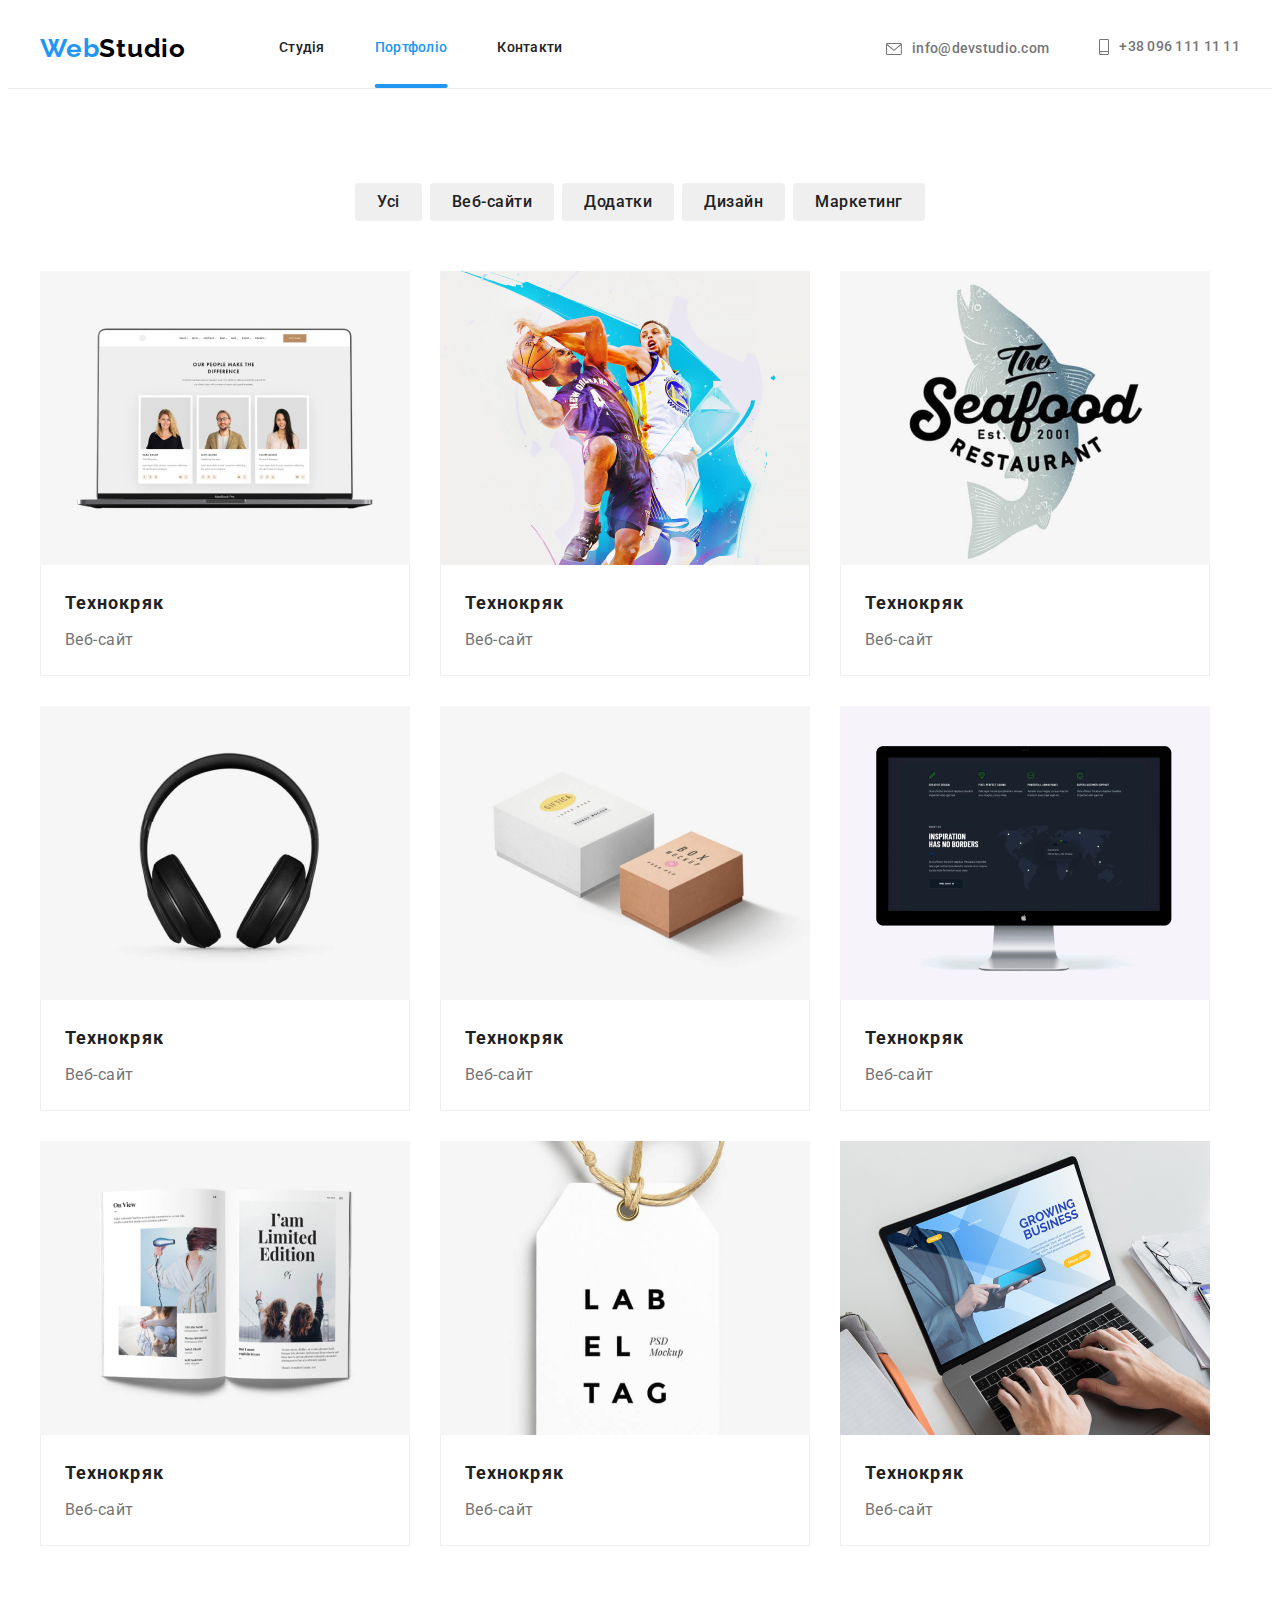
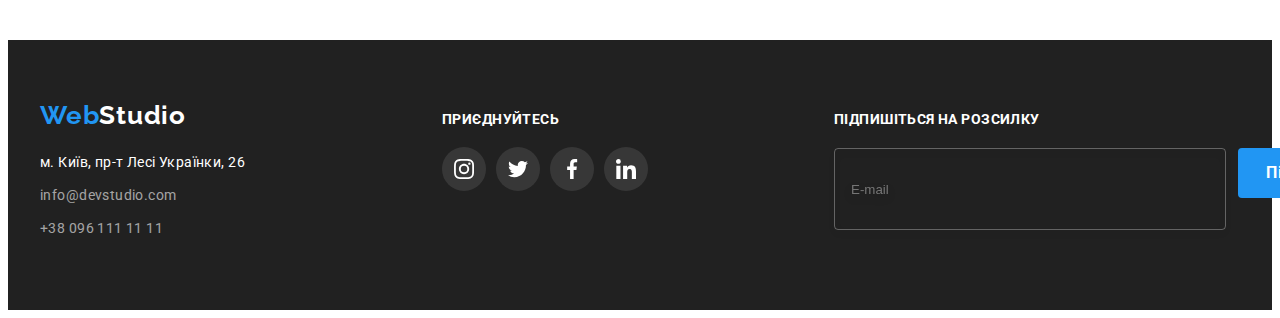
==== commit 4b970ecd: "add footer" ====
--- a/portfolio.html
+++ b/portfolio.html
@@ -23,8 +23,8 @@
      <a class="header__logo" href="./index.html">Web<span class="header__logo--darkcolor">Studio</span></a>
     <nav>    
     <ul class="site-nav">
-     <li><a  href="./index.html"  class="site-nav__link current current-nav">Студія</a></li>
-     <li><a  href="./portfolio.html" class="site-nav__link">Портфоліо</a></li>
+     <li><a  href="./index.html"  class="site-nav__link">Студія</a></li>
+     <li><a  href="./portfolio.html" class="site-nav__link current current-nav">Портфоліо</a></li>
      <li><a href="" class="site-nav__link header-nav">Контакти</a></li>
     </ul>
     </nav>  
@@ -65,145 +65,130 @@
          <div class="galery-thumb">
           <img src="./images/galery/galery-1.jpg" alt="galery" width="370">
            <div class="overlay">
-      <p class="overlay-text">Ресурс пропонує комплексні пропозиції з різним рівнем функціоналу
-         та сервісів. Все це дозволить відвідувачу отримати вичерпні відомості про компанію 
-         чи приватну особу.</p>
-       </div>
-       </div>
-     <div  class="galery-wrapper">
-    <h3  class="galery-title">Технокряк</h3>
-     <p  class="galery-paragraf">Веб-сайт</p></div>
+      <p class="overlay__text">Ресурс пропонує комплексні пропозиції з різним рівнем функціоналу
+         та сервісів. Все це дозволить відвідувачу отримати вичерпні відомості про компанію 
+         чи приватну особу.</p>
+       </div>
+       </div>
+     <div  class="galery-wrapper">
+    <h3  class="galery__title">Технокряк</h3>
+     <p  class="galery__paragraf">Веб-сайт</p></div>
     </li>
   
-
-      <li class="card-set__item">
-        <div class="galery-thumb">
+ <li class="card-set__item" >
+         <div class="galery-thumb">
           <img src="./images/galery/galery-2.jpg" alt="galery" width="370">
            <div class="overlay">
-      <p class="overlay-text">Ресурс пропонує комплексні пропозиції з різним рівнем функціоналу
-         та сервісів. Все це дозволить відвідувачу отримати вичерпні відомості про компанію 
-         чи приватну особу.</p>
-       </div>
-       </div>
-    <div class="galery-wrapper">
-        <h3 class="galery-title">Постер New Orlean vs Golden Star</h3>
-    <p class="galery-paragraf">Дизайн</p>
-    </div>
-    </li>
-    
-
-
-  
-     <li class="card-set__item">
-      <div class="galery-thumb">
+      <p class="overlay__text">Ресурс пропонує комплексні пропозиції з різним рівнем функціоналу
+         та сервісів. Все це дозволить відвідувачу отримати вичерпні відомості про компанію 
+         чи приватну особу.</p>
+       </div>
+       </div>
+     <div  class="galery-wrapper">
+    <h3  class="galery__title">Технокряк</h3>
+     <p  class="galery__paragraf">Веб-сайт</p></div>
+    </li>
+
+  <li class="card-set__item" >
+         <div class="galery-thumb">
           <img src="./images/galery/galery-3.jpg" alt="galery" width="370">
            <div class="overlay">
-      <p class="overlay-text">Ресурс пропонує комплексні пропозиції з різним рівнем функціоналу
-         та сервісів. Все це дозволить відвідувачу отримати вичерпні відомості про компанію 
-         чи приватну особу.</p>
-       </div>
-       </div>
-    <div class="galery-wrapper">
-        <h3 class="galery-title">Ресторан Seafood</h3>
-    <p class="galery-paragraf">Додаток</p>
-    </div>
-    </li>
-
-   <li class="card-set__item">
-        <div class="galery-thumb">
+      <p class="overlay__text">Ресурс пропонує комплексні пропозиції з різним рівнем функціоналу
+         та сервісів. Все це дозволить відвідувачу отримати вичерпні відомості про компанію 
+         чи приватну особу.</p>
+       </div>
+       </div>
+     <div  class="galery-wrapper">
+    <h3  class="galery__title">Технокряк</h3>
+     <p  class="galery__paragraf">Веб-сайт</p></div>
+    </li>
+
+    <li class="card-set__item" >
+         <div class="galery-thumb">
           <img src="./images/galery/galery-4.jpg" alt="galery" width="370">
            <div class="overlay">
-      <p class="overlay-text">Ресурс пропонує комплексні пропозиції з різним рівнем функціоналу
-         та сервісів. Все це дозволить відвідувачу отримати вичерпні відомості про компанію 
-         чи приватну особу.</p>
-       </div>
-       </div>
-    <div class="galery-wrapper">
-        <h3 class="galery-title">Проєкт Prime</h3>
-    <p class="galery-paragraf">Маркетинг</p>
-    </div>
-    </li>
-    
+      <p class="overlay__text">Ресурс пропонує комплексні пропозиції з різним рівнем функціоналу
+         та сервісів. Все це дозволить відвідувачу отримати вичерпні відомості про компанію 
+         чи приватну особу.</p>
+       </div>
+       </div>
+     <div  class="galery-wrapper">
+    <h3  class="galery__title">Технокряк</h3>
+     <p  class="galery__paragraf">Веб-сайт</p></div>
+    </li>
     
  
-      <li class="card-set__item">
-        <div class="galery-thumb">
+     <li class="card-set__item" >
+         <div class="galery-thumb">
           <img src="./images/galery/galery-5.jpg" alt="galery" width="370">
            <div class="overlay">
-      <p class="overlay-text">Ресурс пропонує комплексні пропозиції з різним рівнем функціоналу
-         та сервісів. Все це дозволить відвідувачу отримати вичерпні відомості про компанію 
-         чи приватну особу.</p>
-       </div>
-       </div>
-  <div class="galery-wrapper">
-      <h3 class="galery-title">Проєкт Boxes</h3>
-    <p class="galery-paragraf">Додаток</p>
-  </div>
-    </li>
-    
+      <p class="overlay__text">Ресурс пропонує комплексні пропозиції з різним рівнем функціоналу
+         та сервісів. Все це дозволить відвідувачу отримати вичерпні відомості про компанію 
+         чи приватну особу.</p>
+       </div>
+       </div>
+     <div  class="galery-wrapper">
+    <h3  class="galery__title">Технокряк</h3>
+     <p  class="galery__paragraf">Веб-сайт</p></div>
+    </li>
 
   
-     <li class="card-set__item">
-      <div class="galery-thumb">
+    <li class="card-set__item" >
+         <div class="galery-thumb">
           <img src="./images/galery/galery-6.jpg" alt="galery" width="370">
            <div class="overlay">
-      <p class="overlay-text">Ресурс пропонує комплексні пропозиції з різним рівнем функціоналу
-         та сервісів. Все це дозволить відвідувачу отримати вичерпні відомості про компанію 
-         чи приватну особу.</p>
-       </div>
-       </div>
-        <div class="galery-wrapper">
-    <h3 class="galery-title"> Inspiration has no Borders</h3>
-    <p class="galery-paragraf">Веб-сайт</p>
-        </div>
+      <p class="overlay__text">Ресурс пропонує комплексні пропозиції з різним рівнем функціоналу
+         та сервісів. Все це дозволить відвідувачу отримати вичерпні відомості про компанію 
+         чи приватну особу.</p>
+       </div>
+       </div>
+     <div  class="galery-wrapper">
+    <h3  class="galery__title">Технокряк</h3>
+     <p  class="galery__paragraf">Веб-сайт</p></div>
     </li>
   
    
-      <li class="card-set__item">
-       <div class="galery-thumb">
+      <li class="card-set__item" >
+         <div class="galery-thumb">
           <img src="./images/galery/galery-7.jpg" alt="galery" width="370">
            <div class="overlay">
-      <p class="overlay-text">Ресурс пропонує комплексні пропозиції з різним рівнем функціоналу
-         та сервісів. Все це дозволить відвідувачу отримати вичерпні відомості про компанію 
-         чи приватну особу.</p>
-       </div>
-       </div>
-    <div class="galery-wrapper">
-    <h3 class="galery-title">Видання Limited Edition</h3>
-    <p class="galery-paragraf">Дизайн</p>
-    </div>
+      <p class="overlay__text">Ресурс пропонує комплексні пропозиції з різним рівнем функціоналу
+         та сервісів. Все це дозволить відвідувачу отримати вичерпні відомості про компанію 
+         чи приватну особу.</p>
+       </div>
+       </div>
+     <div  class="galery-wrapper">
+    <h3  class="galery__title">Технокряк</h3>
+     <p  class="galery__paragraf">Веб-сайт</p></div>
     </li>
    
 
-   
-     <li class="card-set__item">
-        <div class="galery-thumb">
+    <li class="card-set__item" >
+         <div class="galery-thumb">
           <img src="./images/galery/galery-8.jpg" alt="galery" width="370">
            <div class="overlay">
-      <p class="overlay-text">Ресурс пропонує комплексні пропозиції з різним рівнем функціоналу
-         та сервісів. Все це дозволить відвідувачу отримати вичерпні відомості про компанію 
-         чи приватну особу.</p>
-       </div>
-       </div>
-    <div class="galery-wrapper">
-    <h3 class="galery-title">Проєкт LAB</h3>
-    <p class="galery-paragraf">Маркетинг</p>
-    </div>
-    </li>
-
-    <li class="card-set__item">
-      <div class="galery-thumb">
+      <p class="overlay__text">Ресурс пропонує комплексні пропозиції з різним рівнем функціоналу
+         та сервісів. Все це дозволить відвідувачу отримати вичерпні відомості про компанію 
+         чи приватну особу.</p>
+       </div>
+       </div>
+     <div  class="galery-wrapper">
+    <h3  class="galery__title">Технокряк</h3>
+     <p  class="galery__paragraf">Веб-сайт</p></div>
+    </li>
+
+     <li class="card-set__item" >
+         <div class="galery-thumb">
           <img src="./images/galery/galery-9.jpg" alt="galery" width="370">
            <div class="overlay">
-      <p class="overlay-text">Ресурс пропонує комплексні пропозиції з різним рівнем функціоналу
-         та сервісів. Все це дозволить відвідувачу отримати вичерпні відомості про компанію 
-         чи приватну особу.</p>
-       </div>
-       </div>
-   <div class="galery-wrapper">
-    <h3 class="galery-title">Growing Business</h3>
-    <p class="galery-paragraf">Додаток</p>
-  </div>
+      <p class="overlay__text">Ресурс пропонує комплексні пропозиції з різним рівнем функціоналу
+         та сервісів. Все це дозволить відвідувачу отримати вичерпні відомості про компанію 
+         чи приватну особу.</p>
+       </div>
+       </div>
+     <div  class="galery-wrapper">
+    <h3  class="galery__title">Технокряк</h3>
+     <p  class="galery__paragraf">Веб-сайт</p></div>
     </li>
 </ul>
 </div>
@@ -211,87 +196,88 @@
 </section>
 </main>    
   
-<!-------------Footer-------------->
-<footer class="footer">
+<!-------------Footer---------------->
+
+    <footer class="footer">
      <div class="container social-container">
-       <div class="footer-wrapper">
-    <div class="footer-section">
-      <div class="footer-logo">
-    <a class="logo logo-footer link" href="./index.html">Web<span class="logo-studio link">Studio</span></a>
+ <div class="footer__wrapper">
+    <div class="footer__section">
+      <div class="footer__logo">
+    <a class="footer__logo--blueside" href="./index.html">Web<span class="footer__logo--whiteside">Studio</span></a>
     </div>
-     <address class="address">
+     <address class="footer-address">
     <ul>
-            <li class="footer-address"><a class="address-name link" href="">м. Київ, пр-т Лесі Українки, 26</a> </li>
-            <li class="footer-address"><a class="address-mail link" href="mailto:info@devstudio.com">info@devstudio.com</a> </li>
-            <li class="footer-address"> <a class="address-tel link" href="tel:380961111111">+38 096 111 11 11</a></li>
+            <li class="footer-address__item"><a class="footer-address__name" href="">м. Київ, пр-т Лесі Українки, 26</a> </li>
+            <li class="footer-address__item"><a class="footer-address__mail" href="mailto:info@devstudio.com">info@devstudio.com</a> </li>
+            <li class="footer-address__item"><a class="footer-address__tel" href="tel:380961111111">+38 096 111 11 11</a></li>
     </ul>
     </address>
     </div>
  
-
-  <section class="footer-social">
-  <h2 class="socials-title">Приєднуйтесь</h2>
-<ul class="socials list">
-                <li class="socials-item">
+<div class="footer-social">
+<h2 class="footer-social_title">Приєднуйтесь</h2>
+<ul class="socials list socials-list ">
+      <li class="footer-social__item">
                   <a
-                    class="social-link link"
+                    class="footer-social__link"
                     href="https://instagram.com"
                     target="_blank"
                     rel="noopener noreferrer"
                     aria-label="Instagram icon"
                   >
-                  <svg class="social-icon" width="20" height="20">
+                  <svg class="footer-social__icon" width="20" height="20">
                     <use href="./images/icons.svg.svg#icon-instagram"></use>
                   </svg>
                   </a>
                 </li>
-                <li class="socials-item">
+                <li class="footer-social__item">
                   <a
-                    class="social-link link"
+                    class="footer-social__link"
                     href="https://twitter.com"
                     aria-label="Twitter"
                     target="_blank"
                     rel="noopener noreferrer"
                   >
-                  <svg class="social-icon" width="20" height="20">
+                  <svg class="footer-social__icon" width="20" height="20">
                     <use href="./images/icons.svg.svg#icon-twitter-1"></use>
                   </svg>
                   </a>
                 </li>
-                <li class="socials-item">
+                <li class="footer-social__item">
                   <a
-                    class="social-link link"
+                    class="footer-social__link"
                     href="https://facebook.com"
                     aria-label="Facebook"
                     target="_blank"
                     rel="noopener noreferrer"
                   > 
-                  <svg class="social-icon" width="20" height="20">
+                  <svg class="footer-social__icon" width="20" height="20">
                     <use href="./images/icons.svg.svg#icon-facebook"></use>
                   </svg>
                   </a>
                 </li>
-                <li class="socials-item">
+                <li class="footer-social__item">
                   <a
-                    class="social-link link"
+                    class="footer-social__link"
                     href="https://linkedin.com"
                     aria-label="LinkedIn"
                     target="_blank"
                     rel="noopener noreferrer"
                   > 
-                  <svg class="social-icon" width="20" height="20">
+                  <svg class="footer-social__icon" width="20" height="20">
                     <use href="./images/icons.svg.svg#icon-linkedin"></use>
                   </svg>
                   </a>
                 </li>
               </ul>
-</section>
-</div>
-
-<div class="fotter-forms">
-  <p class="fotter-form-title">Підпишіться на розсилку</p>
+</div>
+</div>
+
+
+<div class="fotter-form">
+  <p class="fotter-form__title">Підпишіться на розсилку</p>
   <form class="footer-form">
-    <div class="footer-form-text">
+    <div class="footer-form__text">
     <label>
       <input class="footer-text" type="email" name="footer_form" placeholder="E-mail">
     </label>
--- a/css/style.css
+++ b/css/style.css
@@ -362,13 +362,14 @@
 }
 
 /*********************Socials*****************************/
+
 .socials{
   display: flex;
   justify-content: center;
   align-items: center;
   gap: 10px;
 }
-.social-links{
+.socials__links{
   display: flex;
   justify-content: center;
   align-items: center;
@@ -381,8 +382,8 @@
   transition-duration: 250ms;
   transition-timing-function: cubic-bezier(0.4, 0, 0.2, 1);
 }
-.social-links:focus,
-.social-links:hover
+.socials__links:focus,
+.socials__links:hover
 {
     background-color: var(--primary-accent-color);
     fill: var(--white-color);
@@ -407,19 +408,18 @@
 }
 
 /***************Logo****************/
-.logo-title{
+.logo__title{
     text-align: center;
     margin-bottom:50px;
     font-weight: 700;
     font-size: 36px;
 }
-.logo-icon{
+.logo__icon{
     display: flex;
     gap:30px;
-    
-}
-
-.icons-link{
+}
+
+.logo__link{
     display:flex;
     width: 170px;
      border-radius: 4px;
@@ -430,41 +430,108 @@
     outline: 1px solid var(--socials-svg-color);
     transition-property: border, fill;
     transition-duration: 250ms;
-     transition-timing-function: cubic-bezier(0.4, 0, 0.2, 1);
-
-}
-.icons-link:hover,
-.icons-link:focus{
+    transition-timing-function: cubic-bezier(0.4, 0, 0.2, 1);
+
+}
+.logo__link:hover,
+.logo__link:focus{
     border: 1px solid #2196F3;
     fill: var(--primary-accent-color);
 }
 
-
-
- /*-------------Footer-------------*/
+/*-------------Footer-------------*/
  .footer {
    background-color: var(--title-text-color);
    padding-top: 60px;
    padding-bottom:60px;
 }
-
-.logo-footer {
+.footer__section{
+    display: block;
+    margin-right: 70px;
+    min-width: 231px;
+}
+.footer__wrapper{
+    display: flex;
+    align-items: baseline;
+    margin-right: 93px;
+}
+.footer__logo {
+    margin-bottom: 20px;
+}
+
+.footer__logo--blueside {
     margin-right: 0;
-}
-
- .logo .logo-studio {
+    margin-right: 93px;
+    font-family: Raleway;
+    color: var(--primary-accent-color);
+    font-weight: 700;
+    font-size: 26px;
+    line-height: 1.19;
+    letter-spacing: 0.03em;
+    color: var(--primary-accent-color);
+}
+
+.footer__logo--whiteside {
+    color: var(--white-color);
+    margin-right: 0;
+    margin-right: 93px;
+    font-family: Raleway;
+    color: var(--primary-accent-color);
+    font-weight: 700;
+    font-size: 26px;
+    line-height: 1.19;
+    letter-spacing: 0.03em;
     color: var(--white-color);
  }
 
-.footer-logo {
-    margin-bottom: 20px;
+.footer-address__name{
+    display:block;
+    line-height: 1.71;
+    letter-spacing: 0.03em;
+    font-style:normal;
+    margin-bottom: 9px;
+    color: var(--white-color);
+ }
+.footer-address__mail {
+    display:block;
+    font-style: normal;
+    line-height: 1.71;
+    letter-spacing: 0.03em;
+    color: rgba(255, 255, 255, 0.6);
+    margin-bottom:9px;
+    transition-property:color;
+    transition-duration: 250ms;
+    transition-timing-function: cubic-bezier(0.4, 0, 0.2, 1);
+ }
+.footer-address__tel {
+    font-style: normal;
+    line-height: 1.71;
+    letter-spacing: 0.03em;
+    color: rgba(255, 255, 255, 0.6);
+    transition-property:color;
+    transition-duration: 250ms;
+    transition-timing-function: cubic-bezier(0.4, 0, 0.2, 1);
+    }
+
+.footer-address__mail:hover,
+.footer-address__mail:focus{
+    color: var(--primary-accent-color);
+}
+.footer-address__tel:hover,
+.footer-address__tel:focus{
+    color: var(--primary-accent-color);
+}
+.footer-address{
+    display:block;
+    margin-bottom:9px;
 }
 
 .footer-address:not(:last-child){
     margin-bottom: 9px;
 }
 
-.socials-title{
+/**************Footer socials******************/
+.footer-social_title{
     color: var(--white-color);
      font-weight: 700;
     font-size: 14px;
@@ -479,7 +546,7 @@
     gap:93px;
 }  
 
-.social-link{
+.footer-social__link{
    display:flex;
     justify-content: center;
     align-items: center;
@@ -493,56 +560,85 @@
     transition-timing-function: cubic-bezier(0.4, 0, 0.2, 1);
 }
 
-.social-link:hover,
-.social-link:focus{
+.footer-social__link:hover,
+.footer-social__link:focus{
     background-color: var(--primary-accent-color);
 }
-.fotter-form-title{
-    color:#EEEEEE
-}
-
-
- .address .address-name {
-    line-height: 1.71;
-    letter-spacing: 0.03em;
-    font-style:normal;
+
+/*********************Footer form*************************/
+.fotter-form__title{
+    font-weight: 700;
+    font-size: 14px;
+    line-height: 1.14;
+    letter-spacing: 0.03em;
+    text-transform: uppercase;
     color: var(--white-color);
-    margin-bottom: 9px;
- }
- .address .address-mail {
-    font-style: normal;
-    line-height: 1.71;
-    letter-spacing: 0.03em;
-    color: rgba(255, 255, 255, 0.6);
-    transition-property:color;
-    transition-duration: 250ms;
-     transition-timing-function: cubic-bezier(0.4, 0, 0.2, 1);
- }
- .address .address-tel {
-     font-style: normal;
-    line-height: 1.71;
-    letter-spacing: 0.03em;
-    color: rgba(255, 255, 255, 0.6);
-    transition-property:color;
-    transition-duration: 250ms;
-    transition-timing-function: cubic-bezier(0.4, 0, 0.2, 1);
-    }
-.address .address-mail:hover,
-.address .address-mail:focus{
-    color: var(--primary-accent-color);
-}
-.address .address-tel:hover,
-.address .address-tel:focus{
-    color: var(--primary-accent-color);
-}
-
-.footer-section{
+    margin-bottom: 20px;
+}
+.footer-form__text{
+    display: flex;
+    width: 358px;
+    height: 50px;
+}
+.footer-icon-form{
+    transform: translateX(10px);
+}
+
+.footer-text{
     display: block;
-    margin-right: 70px;
-    min-width: 231px;
-}
-
-
+    width: 358px;
+    height: 50px;
+    outline: 1px solid transparent;
+    margin-right: 12px;
+    background-color: transparent;
+    border: 1px solid rgba(255, 255, 255, 0.3);
+    filter: drop-shadow(0px 4px 4px rgba(0, 0, 0, 0.15));
+    border-radius: 4px;
+    padding: 15px 16px;
+    color:var(--white-color);
+    transition: border 250ms cubic-bezier(0.4, 0, 0.2, 1);
+}
+.footer-text:focus {
+    border: 3px solid rgba(255, 255, 255, 0.3);
+}
+
+.footer-btn-icon{
+    fill:var(--white-color)
+}
+.footer-btn-form{
+    display: block;
+}
+.footer-icon-btn{
+    transform: translateX(10px) translateY(5px);
+}
+
+.button-footer{
+     display: block;
+    padding: 8px 28px;
+    font-family: 'Roboto';
+    font-weight: 700;
+    font-size: 16px;
+    line-height: 1.86;
+    display:inline-flex;
+    align-items: center;
+    justify-content: center;
+    letter-spacing: 0.06em;
+    color: var(--white-color);
+    background-color: var(--primary-accent-color);
+    border: none;
+    cursor:pointer;
+    border-radius: 4px;
+    transition-property: outline, backround-color;
+    transition-duration:250ms;
+    transition-timing-function:cubic-bezier(0.4, 0, 0.2, 1);
+}
+.button-footer:hover,
+.button-footer:focus{
+    background-color:var(--overlov-tech-bg-color);
+    outline: 1px solid var(--primary-accent-color)
+}
+
+/****************Portfolio******************/
 .button-portfolio {
     font-family: 'Roboto';
     font-style: normal;
@@ -566,7 +662,7 @@
      0px 1px 2px rgba(0, 0, 0, 0.08), 
      0px 2px 2px rgba(0, 0, 0, 0.12);
 }
- .galery-title {
+ .galery__title {
     margin-bottom: 4px;
      font-size: 18px;
     line-height: 2;
@@ -574,7 +670,7 @@
     color: var(--title-text-color);
 }
 
-.galery-paragraf {
+.galery__paragraf {
    font-size: 16px;
     line-height: 1.88;
     letter-spacing: 0.03em;
@@ -584,12 +680,13 @@
     position:relative;
     overflow: hidden;
 }
-.overlay-text{
-font-size: 18px;
-line-height: 1.56;
-letter-spacing: 0.03em;
-color: var(--white-color);
-}
+.overlay__text{
+    font-weight: 400;
+    font-size: 18px;
+    line-height: 28px;
+    letter-spacing: 0.03em;
+    color: var(--white-color);
+    }
 
 .overlay{
  position:absolute;
@@ -605,7 +702,6 @@
  transform: translateY(100%);
   transition: transform 250ms ease;
   user-select: none;
-
 }
 
 .visually-hidden {
@@ -636,6 +732,7 @@
     border: 1px solid #EEEEEE;
     border-top: none;
 }
+
 
 /************Modal Window************/
 .backdrop{
@@ -831,79 +928,4 @@
     left:3px;
 }
 
-.footer-wrapper{
-    display: flex;
-    align-items: baseline;
-    margin-right: 93px;
-}
-.footer-form-text{
-    display: flex;
-    width: 358px;
-    height: 50px;
-}
-.footer-icon-form{
-    transform: translateX(10px);
-}
-
-.fotter-form-title{
-    font-weight: 700;
-    font-size: 14px;
-    line-height: 1.14;
-    letter-spacing: 0.03em;
-    text-transform: uppercase;
-    color: var(--white-color);
-    margin-bottom: 20px;
-}
-.footer-text{
-    display: block;
-    width: 358px;
-    height: 50px;
-    outline: 1px solid transparent;
-    margin-right: 12px;
-    background-color: transparent;
-    border: 1px solid rgba(255, 255, 255, 0.3);
-    filter: drop-shadow(0px 4px 4px rgba(0, 0, 0, 0.15));
-    border-radius: 4px;
-    padding: 15px 16px;
-    color:var(--white-color);
-    transition: border 250ms cubic-bezier(0.4, 0, 0.2, 1);
-}
-.footer-text:focus {
-    border: 3px solid rgba(255, 255, 255, 0.3);
-}
-
-.footer-btn-icon{
-    fill:var(--white-color)
-}
-.footer-btn-form{
-    display: block;
-}
-.footer-icon-btn{
-    transform: translateX(10px) translateY(5px);
-}
-
-.button-footer{
-     display: block;
-    padding: 8px 28px;
-    font-family: 'Roboto';
-    font-weight: 700;
-    font-size: 16px;
-    line-height: 1.86;
-    display:inline-flex;
-    align-items: center;
-    justify-content: center;
-    letter-spacing: 0.06em;
-    color: var(--white-color);
-    background-color: var(--primary-accent-color);
-    border: none;
-    cursor:pointer;
-    border-radius: 4px;
-    transition-property: outline, backround-color;
-    transition-duration:250ms;
-    transition-timing-function:cubic-bezier(0.4, 0, 0.2, 1);
-}
-.button-footer:hover,
-.button-footer:focus{
-    background-color:var(--overlov-tech-bg-color);
-    outline: 1px solid var(--primary-accent-color)
-}+
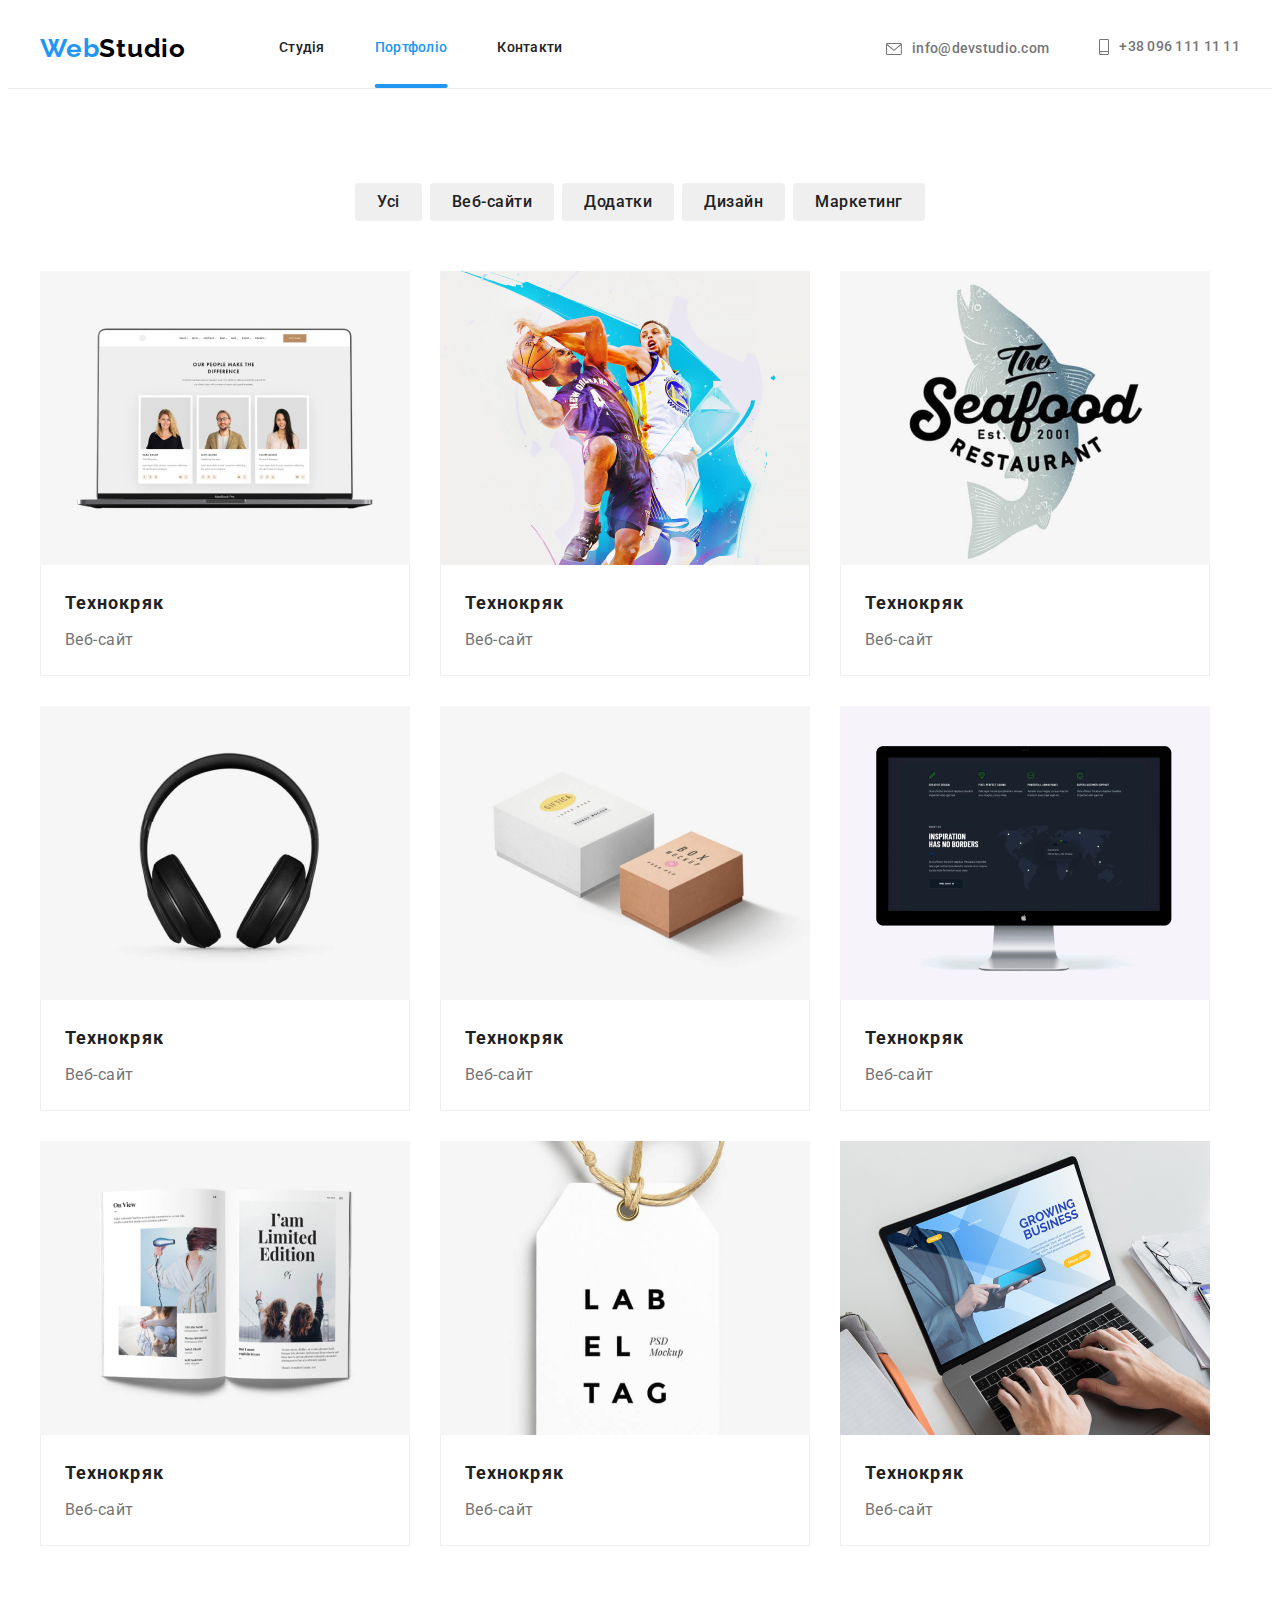
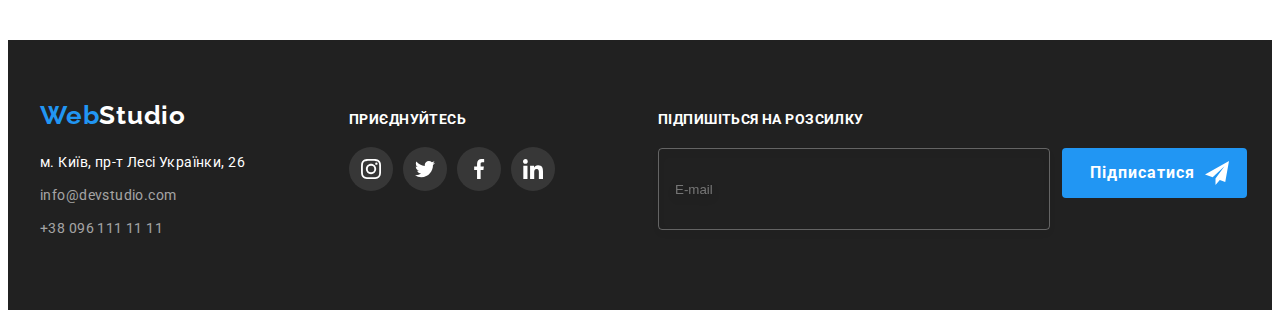
==== commit c7819c55: "remade footer and add loyout and pajes" ====
--- a/portfolio.html
+++ b/portfolio.html
@@ -12,7 +12,7 @@
     <link rel="preconnect" href="https://fonts.googleapis.com">
     <link rel="preconnect" href="https://fonts.gstatic.com" crossorigin>
     <link href="https://fonts.googleapis.com/css2?family=Raleway:wght@700&family=Roboto:wght@400;500;700;900&display=swap" rel="stylesheet">
-    <link rel="stylesheet" href="./css/style.css">
+    <link rel="stylesheet" href="./css/main.min.css">
 
 </head>
 <body>
--- a/css/main.min.css
+++ b/css/main.min.css
@@ -0,0 +1 @@
+:root{--title-text-color: #212121;--white-color: #FFFFFF;--paragraf-color: #757575;--primary-accent-color:#2196F3;--second-background-color: #2F303A;--other-backround-color:#F5F4FA;--primary-background-color: #F5F5F5;--text-color: #000000;--overlov-bg-color: rgba(33, 150, 243, 0.9);--overlov-tech-bg-color:rgba(47, 48, 58, 0.8);--indent:30px;--items:4;--socials-svg-color:#AFB1B8;--socials-svg-bg-color: rgba(255, 255, 255, 0.1);--modal-idx:100;--anim-fast: 500ms ease;--card-set-item: calc((100%-var(--indent)*(var(items)-1))/var(--items))}.visually-hidden{position:absolute;white-space:nowrap;width:1px;height:1px;overflow:hidden;border:0;padding:0;clip:rect(0 0 0 0);-webkit-clip-path:insest(50%);clip-path:insest(50%);margin:-1px}body{font-family:"Roboto",sans-serif;background-color:#fff;color:var(--title-text-color);font-size:14px}h1,h2,h3,h4,h5,h6,p{margin:0}ul{list-style:none;margin:0;padding:0}img{display:block}a{text-decoration:none}.container{width:1200px;padding-left:15px;padding-right:15px;margin-left:auto;margin-right:auto}.section{padding-top:94px;padding-bottom:94px}.site-nav{display:-webkit-box;display:-ms-flexbox;display:flex;-webkit-box-align:center;-ms-flex-align:center;align-items:center;gap:50px}.site-nav__link{display:block;padding-top:32px;padding-bottom:32px;color:var(--title-text-color);font-weight:500;line-height:1.14;position:relative;letter-spacing:.02em;-webkit-transition-property:color;transition-property:color;-webkit-transition-duration:250ms;transition-duration:250ms;-webkit-transition-timing-function:cubic-bezier(0.4, 0, 0.2, 1);transition-timing-function:cubic-bezier(0.4, 0, 0.2, 1)}.site-nav__link:hover,.site-nav__link:focus{color:var(--primary-accent-color)}.site-nav .current{color:var(--primary-accent-color)}.auth-nav{display:-webkit-box;display:-ms-flexbox;display:flex;margin-left:auto;gap:50px;-webkit-box-align:baseline;-ms-flex-align:baseline;align-items:baseline}.auth-nav__mail{color:var(--paragraf-color);font-weight:500;line-height:1.14;letter-spacing:.02em;display:-webkit-box;display:-ms-flexbox;display:flex;-webkit-box-align:baseline;-ms-flex-align:baseline;align-items:baseline;-webkit-box-align:center;-ms-flex-align:center;align-items:center;display:flex;align-items:center;-webkit-transition:color 250ms cubic-bezier(0.4, 0, 0.2, 1);transition:color 250ms cubic-bezier(0.4, 0, 0.2, 1)}.auth-nav__mail:hover,.auth-nav__mail:focus{color:#2196f3}.auth-nav__tel{color:var(--paragraf-color);font-family:"Roboto";font-weight:500;font-size:14px;line-height:1.14;letter-spacing:.02em;display:-webkit-box;display:-ms-flexbox;display:flex;-webkit-box-align:center;-ms-flex-align:center;align-items:center;-webkit-transition:color 250ms cubic-bezier(0.4, 0, 0.2, 1);transition:color 250ms cubic-bezier(0.4, 0, 0.2, 1)}.auth-nav__tel:hover,.auth-nav__tel:focus{color:#2196f3}.auth-nav__icon{fill:currentColor;margin-right:10px}.auth-nav__icon:hover,.auth-nav__icon:focus{fill:var(--primary-accent-color)}.current-nav .current{opacity:1;-webkit-transform:translateX(-50%) scale(1);transform:translateX(-50%) scale(1)}.current-nav::after{content:"";position:absolute;left:50%;bottom:0%;-webkit-transform:translateX(-50%) scaleX(0.3);transform:translateX(-50%) scaleX(0.3);display:block;width:100%;height:4px;border-radius:2px;opacity:0;background-color:var(--primary-accent-color);-webkit-transition-property:opacity;transition-property:opacity;-webkit-transition-duration:250ms;transition-duration:250ms;-webkit-transition-timing-function:cubic-bezier(0.4, 0, 0.2, 1);transition-timing-function:cubic-bezier(0.4, 0, 0.2, 1);opacity:1;-webkit-transform:translateX(-50%) scale(1);transform:translateX(-50%) scale(1)}.button{display:block;margin:auto;padding:10px 32px;min-width:152px;font-family:"Roboto";font-weight:700;font-size:16px;line-height:1.86;display:-webkit-box;display:-ms-flexbox;display:flex;-webkit-box-align:center;-ms-flex-align:center;align-items:center;text-align:center;letter-spacing:.06em;color:var(--white-color);background-color:var(--primary-accent-color);border:none;cursor:pointer;border-radius:4px;-webkit-transition-property:outline,backround-color;transition-property:outline,backround-color;-webkit-transition-duration:250ms;transition-duration:250ms;-webkit-transition-timing-function:cubic-bezier(0.4, 0, 0.2, 1);transition-timing-function:cubic-bezier(0.4, 0, 0.2, 1)}.button:hover,.button:focus{background-color:var(--overlov-tech-bg-color);outline:1px solid var(--primary-accent-color)}.socials{display:-webkit-box;display:-ms-flexbox;display:flex;-webkit-box-pack:center;-ms-flex-pack:center;justify-content:center;-webkit-box-align:center;-ms-flex-align:center;align-items:center;gap:10px}.socials__links{display:-webkit-box;display:-ms-flexbox;display:flex;-webkit-box-pack:center;-ms-flex-pack:center;justify-content:center;-webkit-box-align:center;-ms-flex-align:center;align-items:center;width:44px;height:44px;border-radius:50%;fill:var(--socials-svg-color);background-color:#fff;-webkit-transition-property:backround-color,fill;transition-property:backround-color,fill;-webkit-transition-duration:250ms;transition-duration:250ms;-webkit-transition-timing-function:cubic-bezier(0.4, 0, 0.2, 1);transition-timing-function:cubic-bezier(0.4, 0, 0.2, 1)}.socials__links:focus,.socials__links:hover{background-color:var(--primary-accent-color);fill:var(--white-color)}.modal__form-group{margin-bottom:20px}.modal__title{font-weight:700;font-size:20px;line-height:1.15;text-align:center;letter-spacing:.03em;color:var(--title-text-color);margin-bottom:12px}.modal__label{display:block;font-size:12px;line-height:1.17;letter-spacing:.01em;color:var(--paragraf-color);margin-bottom:4px}.modal__form-wrapper{margin-bottom:10px;position:relative}.modal__field{width:100%;height:40px;border-radius:4px;border:1px solid rgba(33,33,33,.2);padding-left:42px;outline:1px solid rgba(0,0,0,0);-webkit-transition:outline 250ms cubic-bezier(0.4, 0, 0.2, 1);transition:outline 250ms cubic-bezier(0.4, 0, 0.2, 1)}.modal__field:focus{outline-color:var(--primary-accent-color)}.modal__form-icon{position:absolute;top:50%;left:8px;-webkit-transform:translateY(-50%);transform:translateY(-50%);-webkit-transition:fill 250ms cubic-bezier(0.4, 0, 0.2, 1);transition:fill 250ms cubic-bezier(0.4, 0, 0.2, 1)}.modal-field:focus+.modal-form-icon{fill:var(--primary-accent-color)}.modal__form-message{display:block;width:100%;height:120px;resize:none;padding:12px 16px;font-size:14px;border:1px solid rgba(33,33,33,.2);border-radius:4px;outline:1px solid rgba(0,0,0,0);-webkit-transition:outline 250ms cubic-bezier(0.4, 0, 0.2, 1);transition:outline 250ms cubic-bezier(0.4, 0, 0.2, 1)}.modal__form-message:focus{outline-color:var(--primary-accent-color)}.modal__agreement{display:-webkit-box;display:-ms-flexbox;display:flex;-webkit-box-align:center;-ms-flex-align:center;align-items:center;-webkit-box-pack:center;-ms-flex-pack:center;justify-content:center;gap:10px;margin-bottom:30px;height:24px}.modal__form-agreement-desc{font-size:14px;line-height:1,71;letter-spacing:.03em;color:var(--paragraf-color)}.modal__form-agreement-link{color:var(--primary-accent-color)}.modal__form-checkbox{-webkit-appearance:none;-moz-appearance:none;appearance:none;width:16px;height:15px;border:1px solid var(--text-color);-webkit-box-shadow:0px 4px 4px rgba(0,0,0,.25);box-shadow:0px 4px 4px rgba(0,0,0,.25);border-radius:2px;outline:1px solid rgba(0,0,0,0);-webkit-transition:baground-color border-color 250ms cubic-bezier(0.4, 0, 0.2, 1);transition:baground-color border-color 250ms cubic-bezier(0.4, 0, 0.2, 1)}.icon-checbox{opacity:0;visibility:hidden;-webkit-transition:fill 250ms cubic-bezier(0.4, 0, 0.2, 1);transition:fill 250ms cubic-bezier(0.4, 0, 0.2, 1)}.modal__form-checkbox:checked{border-color:var(--primary-accent-color);background-color:var(--primary-accent-color);-webkit-box-shadow:none;box-shadow:none}.modal__form-checkbox:checked+.icon-checbox{fill:var(--white-color);border:.2px solid var(--white-color)}.modal__form-checkbox:checked+.icon-checbox{opacity:unset;visibility:visible}.modal__form-btn{display:block;margin:0 auto}.modal__form-btn{display:-webkit-inline-box;display:-ms-inline-flexbox;display:inline-flex;display:block;width:200px;height:50px;-webkit-box-align:center;-ms-flex-align:center;align-items:center;-webkit-box-pack:center;-ms-flex-pack:center;justify-content:center;text-align:center}.modal-form-agreement-desc{-webkit-user-select:none;-moz-user-select:none;-ms-user-select:none;user-select:none}.modal-form-checkb-icon{position:relative}.modal-svg{position:absolute;top:4px;left:3px}.card-set{display:-webkit-box;display:-ms-flexbox;display:flex;-ms-flex-wrap:wrap;flex-wrap:wrap;gap:var(--indent)}.card-set__item{-webkit-transition-property:-webkit-box-shadow;transition-property:-webkit-box-shadow;transition-property:box-shadow;transition-property:box-shadow, -webkit-box-shadow;-webkit-transition-duration:250ms;transition-duration:250ms;-webkit-transition-timing-function:cubic-bezier(0.4, 0, 0.2, 1);transition-timing-function:cubic-bezier(0.4, 0, 0.2, 1)}.card-set__item:hover,.card-set__item:focus{-webkit-box-shadow:0px 1px 1px rgba(0,0,0,.12),0px 4px 4px rgba(0,0,0,.06),1px 4px 6px rgba(0,0,0,.16);box-shadow:0px 1px 1px rgba(0,0,0,.12),0px 4px 4px rgba(0,0,0,.06),1px 4px 6px rgba(0,0,0,.16)}.card-set__item{-ms-flex-preferred-size:var(--card-set-item);flex-basis:var(--card-set-item)}.card-set__item:hover .overlay{-webkit-transform:translateY(0);transform:translateY(0)}.backdrop{position:fixed;top:0;left:0;width:100%;height:100%;background:rgba(0,0,0,.2);-webkit-backdrop-filter:blur(0.1px);backdrop-filter:blur(0.1px);-webkit-transition:opacity,visibility;transition:opacity,visibility;-webkit-transition-duration:300ms;transition-duration:300ms;-webkit-transition-timing-function:linear;transition-timing-function:linear}.modal{position:absolute;top:50%;left:50%;-webkit-transform:translateX(-50%) translateY(-50%);transform:translateX(-50%) translateY(-50%);width:528px;min-height:581px;padding:40px;background:var(--white-color);-webkit-box-shadow:0px 1px 3px rgba(0,0,0,.12),0px 1px 1px rgba(0,0,0,.14),0px 2px 1px rgba(0,0,0,.2);box-shadow:0px 1px 3px rgba(0,0,0,.12),0px 1px 1px rgba(0,0,0,.14),0px 2px 1px rgba(0,0,0,.2);border-radius:4px}.modal__btn{position:absolute;top:10px;right:10px;width:30px;height:30px;cursor:pointer;background-color:rgba(0,0,0,0);padding:0;border-radius:50%;display:-webkit-box;display:-ms-flexbox;display:flex;-webkit-box-align:center;-ms-flex-align:center;align-items:center;-webkit-box-pack:center;-ms-flex-pack:center;justify-content:center;border:1px solid rgba(0,0,0,.1)}.backdrop.is-hidden{opacity:0;visibility:hidden;pointer-events:none}.backdrop.is-hidden .modal{-webkit-transform:translateX(-50%) translateY(-70%);transform:translateX(-50%) translateY(-70%);opacity:0}.header{border-bottom:1px solid #ececec}.header__container{display:-webkit-box;display:-ms-flexbox;display:flex;-webkit-box-align:center;-ms-flex-align:center;align-items:center;-webkit-box-pack:center;-ms-flex-pack:center;justify-content:center}.header__logo{margin-right:93px;font-family:Raleway;color:var(--primary-accent-color);font-weight:700;font-size:26px;line-height:1.19;letter-spacing:.03em}.header__logo--darkcolor{color:var(--text-color)}.hero{background-color:var(--second-background-color);padding:200px 0;height:600px;max-width:1600px;margin-left:auto;margin-right:auto;background-image:-webkit-gradient(linear, left top, left bottom, from(rgba(47, 48, 58, 0.4)), to(rgba(47, 48, 58, 0.4))),url("../images/backgroung-image.jpg");background-image:linear-gradient(rgba(47, 48, 58, 0.4), rgba(47, 48, 58, 0.4)),url("../images/backgroung-image.jpg");background-size:cover;background-repeat:no-repeat;background-position:center}.hero__title{margin-bottom:30px;font-weight:700;font-size:44px;line-height:1.36;text-align:center;letter-spacing:.06em;text-transform:uppercase;width:696px;margin-right:auto;margin-left:auto;color:var(--white-color)}.features{padding-bottom:0}.features__container{display:-webkit-box;display:-ms-flexbox;display:flex;-webkit-box-align:center;-ms-flex-align:center;align-items:center;gap:var(--indent);-webkit-box-align:start;-ms-flex-align:start;align-items:flex-start}.features__heading{font-size:14px;line-height:1.2;letter-spacing:.03em;text-transform:uppercase;margin-bottom:10px}.features__paragraf{line-height:1.71;letter-spacing:.03em;color:var(--paragraf-color);width:270px}.features__item{display:-webkit-box;display:-ms-flexbox;display:flex;-webkit-box-align:center;-ms-flex-align:center;align-items:center;-webkit-box-pack:center;-ms-flex-pack:center;justify-content:center;height:120px;border-radius:4px;background-position:center;background-color:var(--primary-background-color);margin-bottom:30px}.technology{position:relative}.technology__overlay{position:absolute;bottom:0;padding-top:20px;padding-bottom:20px;background-color:var(--overlov-tech-bg-color);width:100%;text-transform:uppercase}.tech-overlay-text{font-weight:700;line-height:1.14;letter-spacing:.03em;color:var(--white-color);text-align:center}.technology__title{margin-bottom:50px;font-size:36px;line-height:1.16;text-align:center;letter-spacing:.03em;color:var(--title-text-color)}.technology__style{display:-webkit-box;display:-ms-flexbox;display:flex;-webkit-box-align:center;-ms-flex-align:center;align-items:center;gap:var(--indent)}.team{background-color:var(--other-backround-color)}.team__title{margin-bottom:50px;font-weight:700;font-size:36px;line-height:1.17;text-align:center;letter-spacing:.03em;color:var(--text-color)}.team__name{margin-bottom:10px;font-weight:500;font-size:16px;line-height:1.9;letter-spacing:.03em;text-align:center}.team__paragraf{font-size:16px;margin-bottom:16px;line-height:1.9;letter-spacing:.03em;text-align:center;color:var(--paragraf-color)}.team__wrapper{padding:30px 0;background-color:#fff;border-radius:0px 0px 4px 4px;-webkit-box-shadow:0px 1px 3px rgba(0,0,0,.12),0px 1px 1px rgba(0,0,0,.14),0px 2px 1px rgba(0,0,0,.2);box-shadow:0px 1px 3px rgba(0,0,0,.12),0px 1px 1px rgba(0,0,0,.14),0px 2px 1px rgba(0,0,0,.2)}.logo__title{text-align:center;margin-bottom:50px;font-weight:700;font-size:36px}.logo__icon{display:-webkit-box;display:-ms-flexbox;display:flex;gap:30px}.logo__link{display:-webkit-box;display:-ms-flexbox;display:flex;width:170px;border-radius:4px;height:92px;-webkit-box-align:center;-ms-flex-align:center;align-items:center;-webkit-box-pack:center;-ms-flex-pack:center;justify-content:center;fill:var(--socials-svg-color);outline:1px solid var(--socials-svg-color);-webkit-transition-property:border,fill;transition-property:border,fill;-webkit-transition-duration:250ms;transition-duration:250ms;-webkit-transition-timing-function:cubic-bezier(0.4, 0, 0.2, 1);transition-timing-function:cubic-bezier(0.4, 0, 0.2, 1)}.logo__link:hover,.logo__link:focus{border:1px solid #2196f3;fill:var(--primary-accent-color)}.footer{background-color:var(--title-text-color);padding-top:60px;padding-bottom:60px}.footer__section{display:block;margin-right:70px;min-width:231px}.footer__wrapper{display:-webkit-box;display:-ms-flexbox;display:flex;-webkit-box-align:baseline;-ms-flex-align:baseline;align-items:baseline}.footer__logo{margin-bottom:20px}.footer__logo--blueside{margin-right:0;font-family:Raleway;color:var(--primary-accent-color);font-weight:700;font-size:26px;line-height:1.19;letter-spacing:.03em;color:var(--primary-accent-color)}.footer__logo--whiteside{color:var(--white-color);margin-right:0;margin-right:93px;font-family:Raleway;color:var(--primary-accent-color);font-weight:700;font-size:26px;line-height:1.19;letter-spacing:.03em;color:var(--white-color)}.footer-address__name{display:block;line-height:1.71;letter-spacing:.03em;font-style:normal;margin-bottom:9px;color:var(--white-color)}.footer-address__mail{display:block;font-style:normal;line-height:1.71;letter-spacing:.03em;color:rgba(255,255,255,.6);margin-bottom:9px;-webkit-transition-property:color;transition-property:color;transition-property:color;-webkit-transition-duration:250ms;transition-duration:250ms;transition-duration:250ms;-webkit-transition-timing-function:cubic-bezier(0.4, 0, 0.2, 1);transition-timing-function:cubic-bezier(0.4, 0, 0.2, 1);transition-timing-function:cubic-bezier(0.4, 0, 0.2, 1)}.footer-address__mail:hover,.footer-address__mail:focus{color:var(--primary-accent-color)}.footer-address__tel{font-style:normal;line-height:1.71;letter-spacing:.03em;color:rgba(255,255,255,.6);-webkit-transition-property:color;transition-property:color;-webkit-transition-duration:250ms;transition-duration:250ms;-webkit-transition-timing-function:cubic-bezier(0.4, 0, 0.2, 1);transition-timing-function:cubic-bezier(0.4, 0, 0.2, 1)}.footer-address__tel:hover,.footer-address__tel:focus{color:var(--primary-accent-color)}.footer-address{display:block;margin-bottom:9px}.footer-address:not(:last-child){margin-bottom:9px}.footer-social_title{color:var(--white-color);font-weight:700;font-size:14px;line-height:16px;letter-spacing:.03em;text-transform:uppercase;margin-bottom:20px}.footer-social{margin-right:93px}.social-container{display:-webkit-box;display:-ms-flexbox;display:flex;-webkit-box-align:baseline;-ms-flex-align:baseline;align-items:baseline;gap:10px}.footer-social__link{display:-webkit-box;display:-ms-flexbox;display:flex;-webkit-box-pack:center;-ms-flex-pack:center;justify-content:center;-webkit-box-align:center;-ms-flex-align:center;align-items:center;border-radius:50%;width:44px;height:44px;background-color:var(--socials-svg-bg-color);fill:var(--white-color);-webkit-transition-property:background-color;transition-property:background-color;-webkit-transition-duration:250ms;transition-duration:250ms;-webkit-transition-timing-function:cubic-bezier(0.4, 0, 0.2, 1);transition-timing-function:cubic-bezier(0.4, 0, 0.2, 1)}.footer-social__link:hover,.footer-social__link:focus{background-color:var(--primary-accent-color)}.fotter-form__title{font-weight:700;font-size:14px;line-height:1.14;letter-spacing:.03em;text-transform:uppercase;color:var(--white-color);margin-bottom:20px}.footer-form__text{display:-webkit-box;display:-ms-flexbox;display:flex;width:358px;height:50px}.footer-icon-form{-webkit-transform:translateX(10px);transform:translateX(10px);transform:translateX(10px)}.footer-text{display:block;width:358px;height:50px;outline:1px solid rgba(0,0,0,0);margin-right:12px;background-color:rgba(0,0,0,0);border:1px solid rgba(255,255,255,.3);-webkit-filter:drop-shadow(0px 4px 4px rgba(0, 0, 0, 0.15));filter:drop-shadow(0px 4px 4px rgba(0, 0, 0, 0.15));border-radius:4px;padding:15px 16px;color:var(--white-color);-webkit-transition:border 250ms cubic-bezier(0.4, 0, 0.2, 1);transition:border 250ms cubic-bezier(0.4, 0, 0.2, 1)}.footer-text:focus{border:3px solid rgba(255,255,255,.3)}.footer-btn-icon{fill:var(--white-color)}.footer-btn-form{display:block}.footer-icon-btn{-webkit-transform:translateX(10px) translateY(5px);transform:translateX(10px) translateY(5px)}.button-footer{display:block;padding:8px 28px;font-family:"Roboto";font-weight:700;font-size:16px;line-height:1.86;display:-webkit-inline-box;display:-ms-inline-flexbox;display:inline-flex;-webkit-box-align:center;-ms-flex-align:center;align-items:center;-webkit-box-pack:center;-ms-flex-pack:center;justify-content:center;letter-spacing:.06em;color:var(--white-color);background-color:var(--primary-accent-color);border:none;cursor:pointer;border-radius:4px;-webkit-transition-property:outline,backround-color;transition-property:outline,backround-color;transition-property:outline,backround-color;-webkit-transition-duration:250ms;transition-duration:250ms;transition-duration:250ms;-webkit-transition-timing-function:cubic-bezier(0.4, 0, 0.2, 1);transition-timing-function:cubic-bezier(0.4, 0, 0.2, 1);transition-timing-function:cubic-bezier(0.4, 0, 0.2, 1)}.button-footer:hover,.button-footer:focus{background-color:var(--overlov-tech-bg-color);outline:1px solid var(--primary-accent-color)}.button-portfolio{font-family:"Roboto";font-style:normal;font-weight:500;font-size:16px;line-height:1.63;text-align:center;letter-spacing:.03em;cursor:pointer;color:var(--title-text-color);border:none;-webkit-transition-property:color,background-color,-webkit-box-shadow;transition-property:color,background-color,-webkit-box-shadow;transition-property:color,background-color,box-shadow;transition-property:color,background-color,box-shadow,-webkit-box-shadow;-webkit-transition-duration:250ms;transition-duration:250ms;-webkit-transition-timing-function:cubic-bezier(0.4, 0, 0.2, 1);transition-timing-function:cubic-bezier(0.4, 0, 0.2, 1)}.button-portfolio:hover,.button-portfolio:focus{color:var(--white-color);background-color:var(--primary-accent-color);-webkit-box-shadow:0px 3px 1px rgba(0,0,0,.1),0px 1px 2px rgba(0,0,0,.08),0px 2px 2px rgba(0,0,0,.12);box-shadow:0px 3px 1px rgba(0,0,0,.1),0px 1px 2px rgba(0,0,0,.08),0px 2px 2px rgba(0,0,0,.12)}.galery__title{margin-bottom:4px;font-size:18px;line-height:2;letter-spacing:.06em;color:var(--title-text-color)}.galery__paragraf{font-size:16px;line-height:1.88;letter-spacing:.03em;color:var(--paragraf-color)}.galery-thumb{position:relative;overflow:hidden}.overlay__text{font-weight:400;font-size:18px;line-height:28px;letter-spacing:.03em;color:var(--white-color)}.overlay{position:absolute;top:0;left:0;width:100%;height:100%;background-color:var(--overlov-bg-color);padding-left:20px;padding-right:20px;display:-webkit-box;display:-ms-flexbox;display:flex;-webkit-box-align:center;-ms-flex-align:center;align-items:center;-webkit-transform:translateY(100%);transform:translateY(100%);-webkit-transition:-webkit-transform 250ms ease;transition:-webkit-transform 250ms ease;transition:transform 250ms ease;transition:transform 250ms ease, -webkit-transform 250ms ease;-webkit-user-select:none;-moz-user-select:none;-ms-user-select:none;user-select:none}.portfolio-container{display:-webkit-box;display:-ms-flexbox;display:flex;-webkit-box-pack:center;-ms-flex-pack:center;justify-content:center;gap:8px;margin-bottom:50px}.button-portfolio{padding:6px 22px;border-radius:4px}.galery-wrapper{padding:20px 24px;border:1px solid #eee;border-top:none}/*# sourceMappingURL=main.min.css.map */